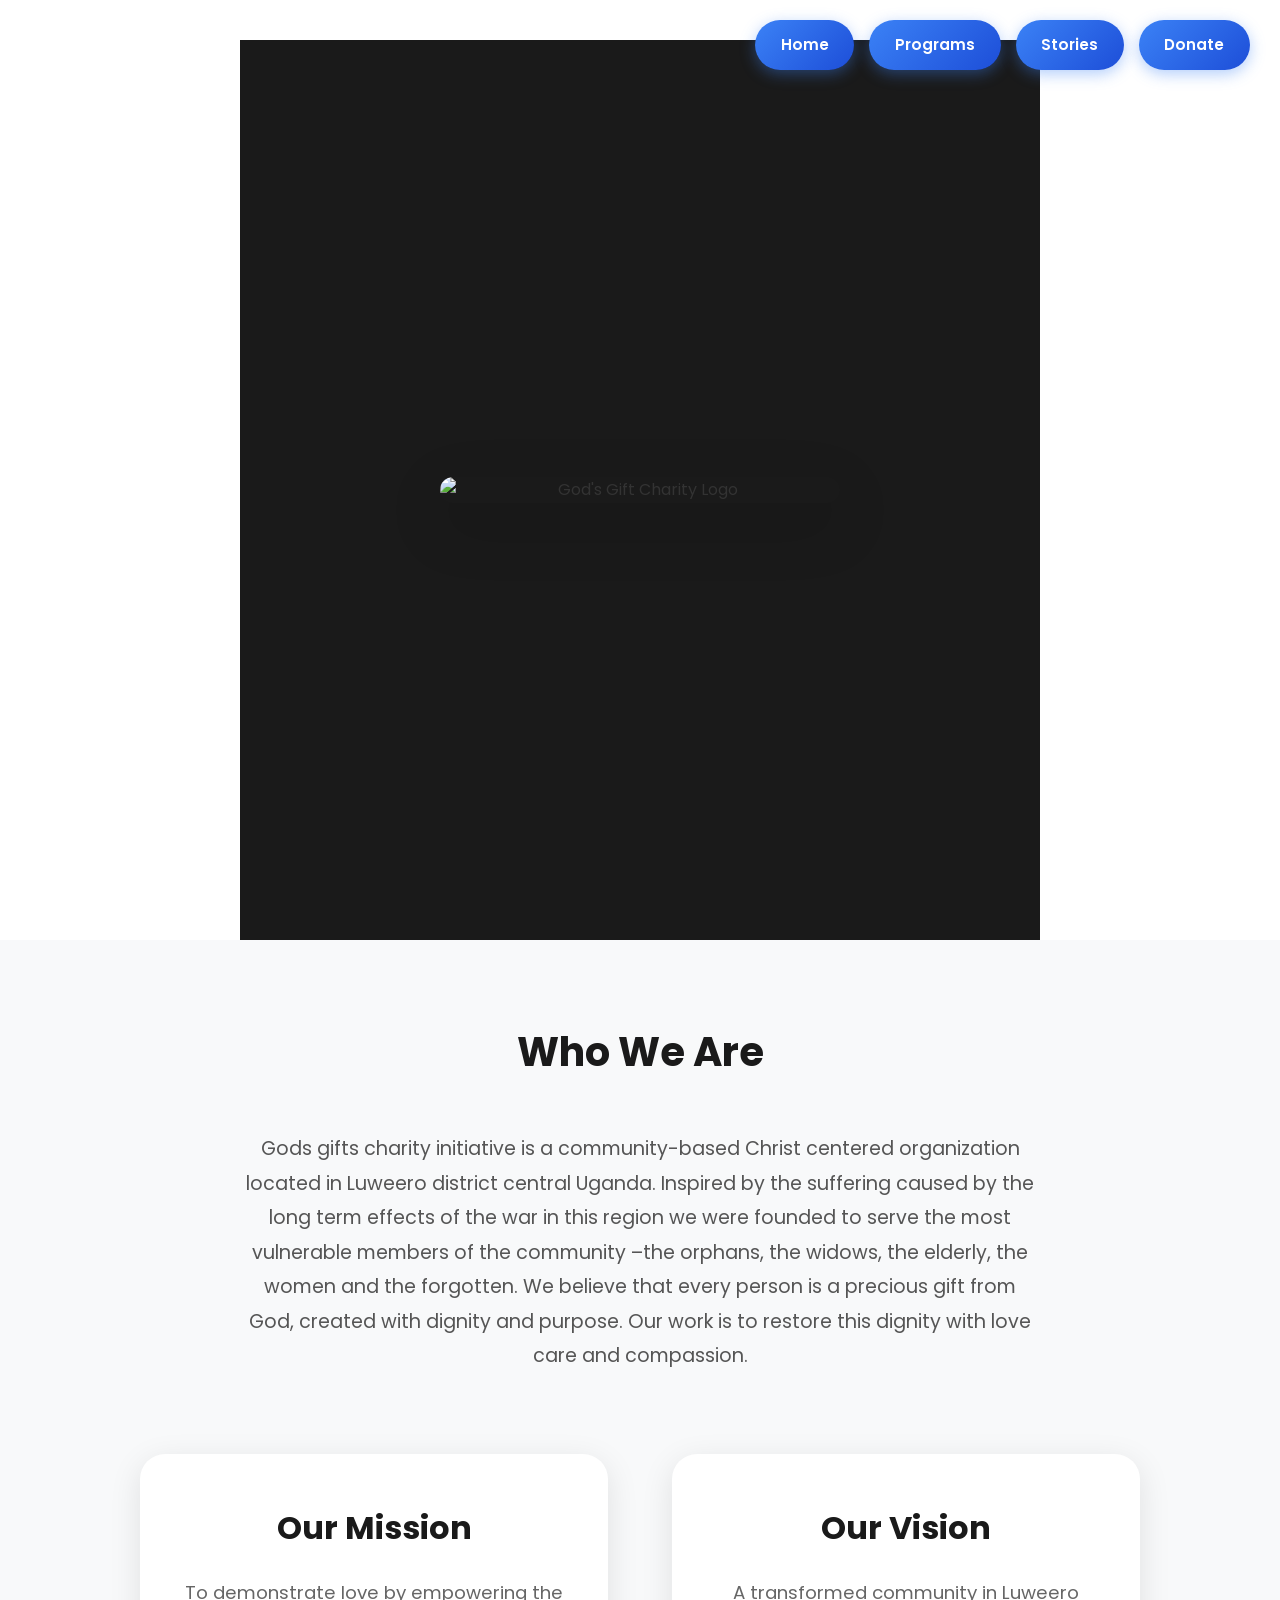
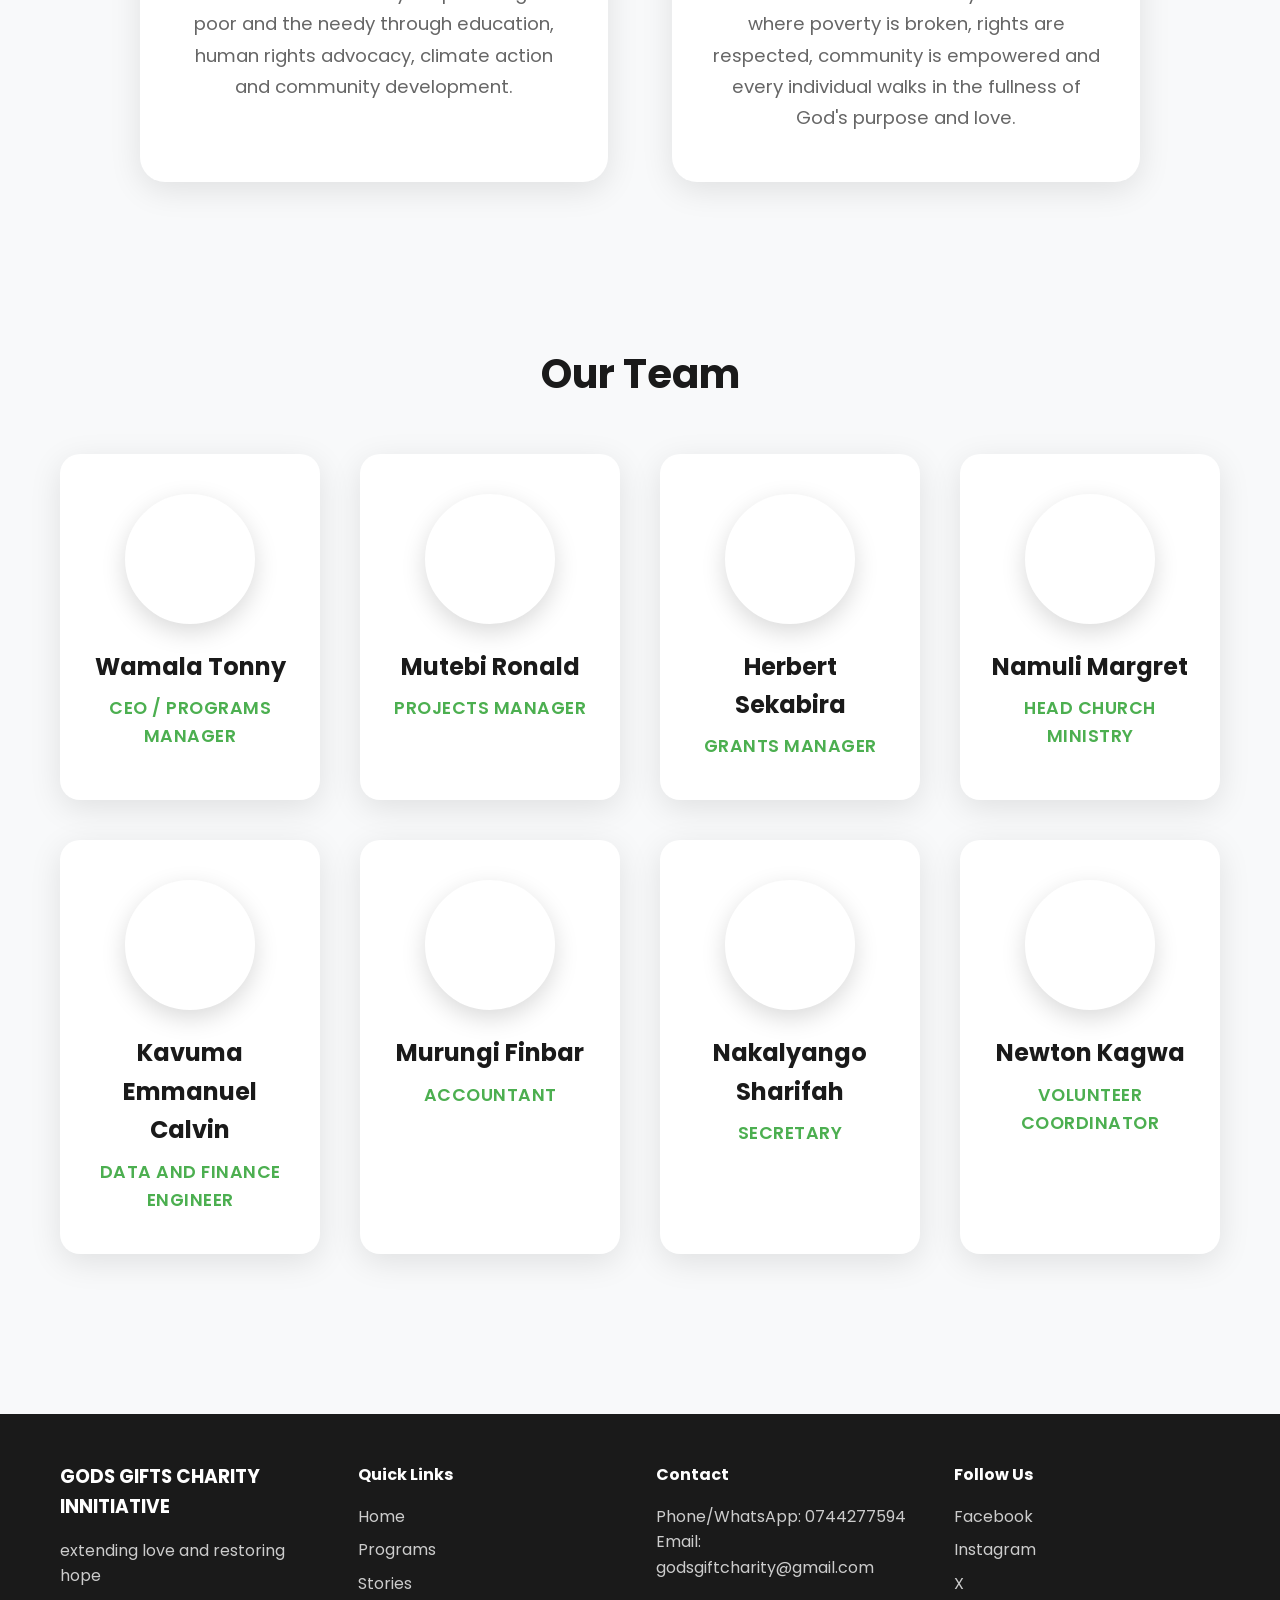
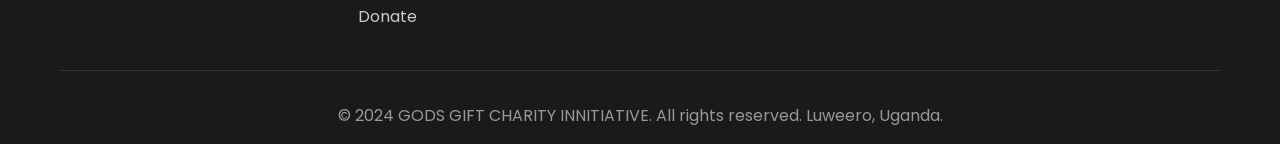
==== about.html @ 528b13ac "Add files via upload" ====
<!DOCTYPE html>
<html lang="en">
<head>
    <meta charset="UTF-8">
    <meta name="viewport" content="width=device-width, initial-scale=1.0">
    <title>About Us - GODS GIFT CHARITY INITIATIVE</title>
    <link rel="preconnect" href="https://fonts.googleapis.com">
    <link rel="preconnect" href="https://fonts.gstatic.com" crossorigin>
    <link href="https://fonts.googleapis.com/css2?family=Poppins:wght@300;400;600;700&family=Dancing+Script:wght@600;700&family='Times+New+Roman'" rel="stylesheet">
    <link rel="stylesheet" href="styles.css">
    <style>
        .hero-nav-top {
            padding: 20px 30px;
            display: flex;
            justify-content: flex-end;
            align-items: center;
            background: rgba(255,255,255,0.95);
            backdrop-filter: blur(10px);
            position: relative;
            z-index: 10;
        }
        .hero-logo-container {
            text-align: center;
            padding: 40px 20px;
            width: 100%;
            min-height: 100vh;
            display: flex;
            flex-direction: column;
            justify-content: center;
            align-items: center;
            background: #1a1a1a;
        }
        .hero-logo-large {
            max-width: 400px;
            height: auto;
            width: 100%;
            border-radius: 20px;
            box-shadow: 0 20px 60px rgba(0,0,0,0.2);
        }
        @media (max-width: 768px) {
            .hero-nav-top {
                flex-direction: column;
                gap: 10px;
                padding: 15px;
            }
            .hero-nav-top .hero-nav {
                order: 2;
            }
            .hero-logo-large {
                max-width: 300px;
            }
        }
    </style>
</head>
<body>
    <!-- Hero Section with logo and nav like index.html -->
    <div class="hero-nav-top">
        <nav class="hero-nav">
            <a href="index.html" class="nav-btn">Home</a>
            <a href="programs.html" class="nav-btn">Programs</a>
            <a href="stories.html" class="nav-btn">Stories</a>
            <a href="donate.html" class="nav-btn">Donate</a>
        </nav>
    </div>
    <div class="hero-logo-container">
        <img src="images/logo.jpeg" alt="God's Gift Charity Logo" class="hero-logo-large">
    </div>

    <!-- About Content -->
    <section class="about-hero">
        <div class="container">
            <!-- Who We Are section -->
            <section class="content-section">
                <h2 class="section-title">Who We Are</h2>
                <p>Gods gifts charity initiative is a community-based Christ centered organization located in Luweero district central Uganda. Inspired by the suffering caused by the long term effects of the war in this region we were founded to serve the most vulnerable members of the community –the orphans, the widows, the elderly, the women and the forgotten. We believe that every person is a precious gift from God, created with dignity and purpose. Our work is to restore this dignity with love care and compassion.</p>
            </section>

            <!-- Mission and Vision subsections -->
            <div class="mission-vision-grid">
                <div class="mission-vision-card">
                    <h3>Our Mission</h3>
                    <p>To demonstrate love by empowering the poor and the needy through education, human rights advocacy, climate action and community development.</p>
                </div>
                <div class="mission-vision-card">
                    <h3>Our Vision</h3>
                    <p>A transformed community in Luweero where poverty is broken, rights are respected, community is empowered and every individual walks in the fullness of God's purpose and love.</p>
                </div>
            </div>

            <!-- Team section -->
            <section class="team-section">
                <h2 class="section-title">Our Team</h2>
                <div class="team-grid">
                    <div class="team-card">
                        <img class="team-photo" src="images/WT.jpeg" alt="Wamala Tonny">
                        <div class="team-name">Wamala Tonny</div>
                        <div class="team-role">CEO / Programs Manager</div>
                    </div>
                    <div class="team-card">
                        <img class="team-photo" src="images/MR.jpeg" alt="Mutebi Ronald">
                        <div class="team-name">Mutebi Ronald</div>
                        <div class="team-role">Projects Manager</div>
                    </div>
                    <div class="team-card">
                        <img class="team-photo" src="images/HS.jpeg" alt="Herbert Sekabira">
                        <div class="team-name">Herbert Sekabira</div>
                        <div class="team-role">Grants Manager</div>
                    </div>
                    <div class="team-card">
                        <img class="team-photo" src="images/NM.jpeg" alt="Namuli Margret">
                        <div class="team-name">Namuli Margret</div>
                        <div class="team-role">Head Church Ministry</div>
                    </div>
                    <div class="team-card">
                        <img class="team-photo" src="images/KC.JPG" alt="Kavuma Emmanuel Calvin">
                        <div class="team-name">Kavuma Emmanuel Calvin</div>
                        <div class="team-role">DATA AND FINANCE ENGINEER</div>
                    </div>
                    <div class="team-card">
                        <img class="team-photo" src="images/MF.jpeg" alt="Murungi Finbar">
                        <div class="team-name">Murungi Finbar</div>
                        <div class="team-role">ACCOUNTANT</div>
                    </div>
                    <div class="team-card">
                        <img class="team-photo" src="images/NS.jpeg" alt="Nakalyango Sharifah">
                        <div class="team-name">Nakalyango Sharifah</div>
                        <div class="team-role">Secretary</div>
                    </div>
                    <div class="team-card">
                        <img class="team-photo" src="images/NK.jpeg" alt="Newton Kagwa">
                        <div class="team-name">Newton Kagwa</div>
                        <div class="team-role">Volunteer Coordinator</div>
                    </div>
                </div>
            </section>
        </div>
    </section>

    <!-- Footer unchanged -->
    <footer class="footer">
        <div class="container">
            <div class="footer-content">
                <div class="footer-section">
                    <h3>GODS GIFTS CHARITY INNITIATIVE</h3>
                    <p>extending love and restoring hope</p>
                </div>
                <div class="footer-section">
                    <h4>Quick Links</h4>
                    <ul>
                        <li><a href="index.html">Home</a></li>
                        <li><a href="programs.html">Programs</a></li>
                        <li><a href="stories.html">Stories</a></li>
                        <li><a href="donate.html">Donate</a></li>
                    </ul>
                </div>
                <div class="footer-section">
                    <h4>Contact</h4>
                    <p>Phone/WhatsApp: 0744277594</p>
                    <p>Email: godsgiftcharity@gmail.com</p>
                </div>
                <div class="footer-section">
                    <h4>Follow Us</h4>
                    <div class="social-links">
                        <a href="#">Facebook</a>
                        <a href="#">Instagram</a>
                        <a href="#">X</a>
                    </div>
                </div>
            </div>
            <div class="footer-bottom">
                <p>&copy; 2024 GODS GIFT CHARITY INNITIATIVE. All rights reserved. Luweero, Uganda.</p>
            </div>
        </div>
    </footer>

    <script src="script.js"></script>
</body>
</html>
---- styles.css ----
/* Logo fade-out animation for index.html */
.hero-logo-large {
    max-width: 400px;
    height: auto;
    width: 100%;
    border-radius: 20px;
    box-shadow: 0 20px 60px rgba(0,0,0,0.2);
    transition: opacity 1s ease-in-out !important;
}

.hero-logo-container {
    text-align: center;
    padding: 40px 20px;
    max-width: 800px;
    margin: 0 auto;
}

.hero-nav-top {
    padding: 20px 30px;
    display: flex;
    justify-content: flex-end;
    align-items: center;
    background: rgba(255,255,255,0.95);
    backdrop-filter: blur(10px);
    position: relative;
    z-index: 10;
}

@media (max-width: 768px) {
    .hero-nav-top {
        flex-direction: column;
        gap: 10px;
        padding: 15px;
    }
    .hero-nav-top .hero-nav {
        order: 2;
    }
    .hero-logo-large {
        max-width: 300px;
    }
}

.logo-fade-out {
    opacity: 0 !important;
}

/* Rest of existing styles unchanged - appending for completeness */
* {
    margin: 0;
    padding: 0;
    box-sizing: border-box;
}

body {
    font-family: 'Poppins', sans-serif;
    line-height: 1.6;
    color: #333;
    background-color: #fff;
    overflow-x: hidden;
}

.container {
    max-width: 1200px;
    margin: 0 auto;
    padding: 0 20px;
}

.section-title {
    font-size: 2.5rem;
    font-weight: 700;
    text-align: center;
    margin-bottom: 3rem;
    color: #1a1a1a;
}

/* CSS Variables for Colors */
:root {
    --primary-green: #4CAF50;
    --secondary-blue: #2196F3;
    --accent-green: #81C784;
    --accent-blue: #64B5F6;
    --shadow-soft: 0 8px 32px rgba(0,0,0,0.1);
    --shadow-hover: 0 12px 40px rgba(0,0,0,0.15);
}

/* Hero Section */
.hero {
    position: relative;
    height: 100vh;
    background-size: cover;
    background-position: center;
    background-repeat: no-repeat;
    display: flex;
    flex-direction: column;
    color: white;
    overflow: hidden;
    transition: background-image 1s ease-in-out;
}

.hero::before {
    content: '';
    position: absolute;
    top: 0;
    left: 0;
    right: 0;
    bottom: 0;
    background: rgba(0, 0, 0, 0.4);
    z-index: 1;
}

.hero-nav {
    position: absolute;
    top: 20px;
    right: 30px;
    z-index: 10;
    display: flex;
    gap: 15px;
}

.nav-btn {
    padding: 0.8rem 1.6rem;
    background: linear-gradient(135deg, #3b82f6, #1d4ed8);
    color: white;
    text-decoration: none;
    border-radius: 50px;
    font-weight: 600;
    font-size: 0.95rem;
    transition: all 0.3s ease;
    text-align: center;
    box-shadow: 0 4px 15px rgba(59,130,246,0.4);
    border: none;
}

.nav-btn:hover {
    background: #45a049;
    transform: translateY(-3px);
    box-shadow: var(--shadow-hover);
}

@media (max-width: 768px) {
    .hero-nav {
        right: 20px;
        top: 15px;
    }
    
    .nav-btn {
        padding: 6px 12px;
        font-size: 0.8rem;
    }
}

.hero-content {
    max-width: 700px;
    padding: 0 20px;
    z-index: 2;
    margin: 0 auto;
    text-align: center;
}

.hero-header {
    position: absolute;
    top: 3%;
    left: 1%;
    z-index: 3;
    display: flex;
    flex-direction: column;
    gap: 10px;
    align-items: flex-start;
}

.hero-title {
    font-size: clamp(1.4rem, 2.5vw, 1.8rem);
    font-weight: 700;
    font-family: 'Arial Black', Arial, sans-serif;
    margin: 0;
    line-height: 1.1;
    text-align: left;
    color: white;
    text-shadow: 2px 2px 4px rgba(0,0,0,0.6);
    letter-spacing: 0.5px;
}

.hero-logo {
    height: 100px;
    width: auto;
    max-width: 300px;
    border-radius: 8px;
    box-shadow: 0 4px 12px rgba(0,0,0,0.3);
}

@media (max-width: 768px) {
    .hero-logo {
        height: 80px;
        max-width: 250px;
    }
}

@media (max-width: 768px) {
    .hero-header {
        left: 5%;
        top: 2%;
    }
    
    .hero-logo {
        height: 50px;
    }
}

.hero-subtitle {
    font-size: clamp(1.5rem, 3vw, 2rem);
    font-weight: 600;
    font-family: 'Dancing Script', cursive;
    position: absolute;
    top: 50%;
    left: 50%;
    transform: translate(-50%, -50%);
    margin: 0;
    opacity: 1;
    letter-spacing: 1px;
    text-align: center;
    max-width: 80%;
    color: white;
    text-shadow: 1px 1px 2px rgba(0,0,0,0.5);
}

.hero-description {
    font-size: 1.1rem;
    margin-bottom: 2rem;
    opacity: 0.9;
    text-align: center;
    max-width: 500px;
}

.hero-buttons {
    position: absolute;
    top: 70%;
    left: 50%;
    transform: translate(-50%, -50%);
    display: flex;
    gap: 1rem;
    flex-wrap: wrap;
}

.btn {
    display: inline-block;
    padding: 1rem 2rem;
    text-decoration: none;
    border-radius: 50px;
    font-weight: 600;
    font-size: 1.1rem;
    transition: all 0.3s ease;
    text-align: center;
}

.btn-primary {
    background: linear-gradient(135deg, #3b82f6, #1d4ed8);
    color: white;
    box-shadow: 0 4px 15px rgba(59,130,246,0.4);
    border: none;
}

.btn-primary:hover {
    background: #45a049;
    transform: translateY(-3px);
    box-shadow: var(--shadow-hover);
}

.btn-secondary {
    background: transparent;
    color: white;
    border: 2px solid white;
}

.btn-secondary:hover {
    background: white;
    color: var(--primary-green);
}

.hero-image {
    position: absolute;
    right: 0;
    top: 0;
    height: 100%;
    width: 50%;
    background: rgba(255,255,255,0.1);
    display: flex;
    align-items: center;
    justify-content: center;
}

.hero-placeholder {
    font-size: 1.2rem;
    color: rgba(255,255,255,0.8);
    text-align: center;
    padding: 2rem;
    border-radius: 12px;
}

.program-link {
    text-decoration: none;
    color: inherit;
    display: block;
}

/* Programs Section */
.programs {
    padding: 5rem 0;
    background: #f8f9fa;
}

.programs-grid {
    display: grid;
    grid-template-columns: repeat(auto-fit, minmax(280px, 1fr));
    gap: 2rem;
}

.program-card {
    background: white;
    padding: 2.5rem 2rem;
    border-radius: 20px;
    text-align: center;
    box-shadow: var(--shadow-soft);
    transition: all 0.3s ease;
    opacity: 0;
    transform: translateY(30px);
}

.program-card:hover {
    transform: translateY(-10px);
    box-shadow: var(--shadow-hover);
}

.program-icon {
    font-size: 3rem;
    margin-bottom: 1rem;
}

.program-card h3 {
    font-size: 1.5rem;
    margin-bottom: 1rem;
    color: #1a1a1a;
}

/* Impact Section */
.impact {
    padding: 5rem 0;
}

.impact-stats {
    display: grid;
    grid-template-columns: repeat(auto-fit, minmax(200px, 1fr));
    gap: 2rem;
    text-align: center;
}

.stat {
    opacity: 0;
}

.stat-number {
    font-size: clamp(2.5rem, 8vw, 4rem);
    font-weight: 700;
    color: var(--primary-green);
    margin-bottom: 0.5rem;
}

.stat-label {
    font-size: 1.2rem;
    color: #666;
}

/* Stories Section */
.stories {
    padding: 5rem 0;
    background: #f8f9fa;
}

.stories-grid {
    display: grid;
    grid-template-columns: repeat(auto-fit, minmax(300px, 1fr));
    gap: 2rem;
}

.story-card {
    background: white;
    border-radius: 20px;
    overflow: hidden;
    box-shadow: var(--shadow-soft);
    transition: all 0.3s ease;
    opacity: 0;
    transform: translateY(30px);
}

.story-card:hover {
    transform: translateY(-5px);
    box-shadow: var(--shadow-hover);
}

.story-image-placeholder {
    height: 200px;
    background: linear-gradient(45deg, var(--accent-green), var(--accent-blue));
    display: flex;
    align-items: center;
    justify-content: center;
    color: white;
    font-weight: 600;
}

.story-card h3 {
    padding: 1.5rem;
    font-size: 1.3rem;
    margin-bottom: 0.5rem;
}

.story-card p {
    padding: 0 1.5rem 1.5rem;
    color: #666;
}

.read-more {
    display: block;
    padding: 1rem 1.5rem;
    background: var(--primary-green);
    color: white;
    text-decoration: none;
    text-align: center;
    transition: background 0.3s;
}

.read-more:hover {
    background: #45a049;
}

/* Partners Section */
.partners {
    padding: 3rem 0;
}

.partners-grid {
    display: grid;
    grid-template-columns: repeat(auto-fit, minmax(150px, 1fr));
    gap: 2rem;
    text-align: center;
}

.partner-logo {
    height: 80px;
    background: #f0f0f0;
    display: flex;
    align-items: center;
    justify-content: center;
    border-radius: 10px;
    font-weight: 600;
    color: #666;
    transition: background 0.3s;
}

.partner-logo:hover {
    background: var(--primary-green);
    color: white;
}

/* CTA Section */
.cta {
    padding: 5rem 0;
    background: linear-gradient(135deg, var(--primary-green), var(--secondary-blue));
    color: white;
    text-align: center;
}

.cta h2 {
    font-size: clamp(2rem, 5vw, 3rem);
    margin-bottom: 1rem;
}

.cta p {
    font-size: 1.25rem;
    margin-bottom: 2rem;
    opacity: 0.95;
}

.btn-large {
    padding: 1.2rem 3rem;
    font-size: 1.3rem;
}

/* Donation Page Enhanced Styles */
.donation-hero {
    background: linear-gradient(135deg, var(--primary-green), var(--secondary-blue));
    color: white;
    padding: 8rem 0 6rem;
    text-align: center;
    position: relative;
    overflow: hidden;
}

.donation-hero::before {
    content: '';
    position: absolute;
    top: 0;
    left: 0;
    right: 0;
    bottom: 0;
    background: url('data:image/svg+xml,<svg xmlns="http://www.w3.org/2000/svg" viewBox="0 0 100 100"><defs><pattern id="grain" width="100" height="100" patternUnits="userSpaceOnUse"><circle cx="25" cy="25" r="1" fill="white" opacity="0.1"/><circle cx="75" cy="75" r="1" fill="white" opacity="0.1"/><circle cx="50" cy="10" r="0.5" fill="white" opacity="0.05"/></pattern></defs><rect width="100" height="100" fill="url(%23grain)"/></svg>');
    pointer-events: none;
}

.donation-hero-title {
    font-size: clamp(3rem, 8vw, 4.5rem);
    font-weight: 800;
    font-family: 'Poppins', sans-serif;
    margin-bottom: 1.5rem;
    letter-spacing: -0.02em;
    text-shadow: 0 4px 20px rgba(0,0,0,0.3);
    position: relative;
    z-index: 2;
}

.donation-hero-subtitle {
    font-size: clamp(1.3rem, 3vw, 1.8rem);
    font-weight: 400;
    max-width: 700px;
    margin: 0 auto 3rem;
    opacity: 0.95;
    line-height: 1.6;
    position: relative;
    z-index: 2;
}

.donation-hero-subtitle.handwritten {
    font-family: 'Dancing Script', cursive !important;
    font-weight: 600;
    font-size: clamp(1.2rem, 3vw, 1.6rem) !important;
    letter-spacing: 1px;
}

.donate-hero-btn {
    position: relative;
    z-index: 2;
    box-shadow: 0 20px 60px rgba(59,130,246,0.4);
    transition: all 0.4s cubic-bezier(0.25, 0.46, 0.45, 0.94);
}

.donate-hero-btn:hover {
    transform: translateY(-5px) scale(1.05);
    box-shadow: 0 30px 80px rgba(59,130,246,0.6);
}

.support-ways {
    padding: 6rem 0;
    background: linear-gradient(135deg, #f8f9fa 0%, white 100%);
}

.support-grid {
    display: grid;
    grid-template-columns: repeat(auto-fit, minmax(320px, 1fr));
    gap: 3rem;
    margin-top: 4rem;
}

.support-card {
    background: white;
    padding: 3rem 2.5rem;
    border-radius: 25px;
    text-align: center;
    box-shadow: var(--shadow-soft);
    transition: all 0.4s ease;
    position: relative;
    overflow: hidden;
}

.support-card::before {
    content: '';
    position: absolute;
    top: 0;
    left: 0;
    right: 0;
    height: 5px;
    background: linear-gradient(90deg, var(--primary-green), var(--secondary-blue));
}

.support-card:hover {
    transform: translateY(-15px);
    box-shadow: var(--shadow-hover);
}

.support-icon {
    font-size: 4rem;
    margin-bottom: 2rem;
    display: block;
}

.support-card h3 {
    font-size: 2rem;
    font-weight: 700;
    color: #1a1a1a;
    margin-bottom: 1.5rem;
}

.support-card p {
    font-size: 1.15rem;
    color: #666;
    line-height: 1.7;
    margin-bottom: 2rem;
}

.donation-form-section {
    padding: 6rem 0;
    background: #fff;
}

.form-hero {
    text-align: center;
    margin-bottom: 4rem;
}

.form-subtitle {
    font-size: 1.3rem;
    color: #666;
    max-width: 600px;
    margin: 1rem auto 0;
    font-weight: 400;
}

.donation-form-card {
    max-width: 700px;
    margin: 0 auto;
    background: white;
    padding: 4rem;
    border-radius: 30px;
    box-shadow: 0 30px 100px rgba(0,0,0,0.1);
    border: 1px solid rgba(76,175,80,0.1);
}

.bold-label {
    display: block;
    font-size: 1.3rem;
    font-weight: 700;
    color: #1a1a1a;
    margin-bottom: 1.5rem;
    text-transform: uppercase;
    letter-spacing: 0.5px;
}

.amount-buttons {
    display: flex;
    flex-wrap: wrap;
    gap: 1rem;
    margin-bottom: 2rem;
}

.amount-btn {
    flex: 1;
    min-width: 80px;
    padding: 1.2rem 1rem;
    border: 2px solid #e0e0e0;
    background: white;
    border-radius: 15px;
    font-size: 1.2rem;
    font-weight: 600;
    color: #333;
    cursor: pointer;
    transition: all 0.3s ease;
    position: relative;
    overflow: hidden;
}

.amount-btn:hover {
    border-color: var(--primary-green);
    transform: translateY(-2px);
    box-shadow: 0 10px 30px rgba(76,175,80,0.2);
}

.amount-btn.active {
    background: linear-gradient(135deg, var(--primary-green), var(--accent-green));
    color: white;
    border-color: var(--primary-green);
    box-shadow: 0 10px 30px rgba(76,175,80,0.4);
}

.custom-amount {
    margin-bottom: 2rem;
}

.custom-amount input {
    width: 100%;
    padding: 1.5rem;
    border: 2px solid #e0e0e0;
    border-radius: 15px;
    font-size: 1.4rem;
    font-weight: 600;
    text-align: center;
    transition: all 0.3s ease;
}

.custom-amount input:focus {
    outline: none;
    border-color: var(--primary-green);
    box-shadow: 0 0 0 4px rgba(76,175,80,0.1);
}

#frequency {
    width: 100%;
    padding: 1.5rem;
    border: 2px solid #e0e0e0;
    border-radius: 15px;
    font-size: 1.2rem;
    font-weight: 600;
    background: #f8f9fa;
    transition: all 0.3s ease;
    appearance: none;
    background-image: url("data:image/svg+xml,%3csvg xmlns='http://www.w3.org/2000/svg' fill='none' viewBox='0 0 20 20'%3e%3cpath stroke='%236b7280' stroke-linecap='round' stroke-linejoin='round' stroke-width='1.5' d='m6 8 4 4 4-4'/%3e%3c/svg%3e");
    background-position: right 1rem center;
    background-repeat: no-repeat;
    background-size: 1.5em;
    padding-right: 3.5rem;
}

#frequency:focus {
    border-color: var(--primary-green);
    outline: none;
    box-shadow: 0 0 0 4px rgba(76,175,80,0.1);
}

.fees-toggle {
    margin: 2rem 0 3rem;
    padding: 1.5rem;
    background: #f8f9fa;
    border-radius: 15px;
    border-left: 5px solid var(--primary-green);
}

.toggle-label {
    display: flex;
    align-items: center;
    gap: 1rem;
    font-size: 1.1rem;
    font-weight: 500;
    cursor: pointer;
}

.toggle-label input[type="checkbox"] {
    width: 20px;
    height: 20px;
    accent-color: var(--primary-green);
}

.donate-buttons {
    text-align: center;
}

.donate-btn {
    position: relative;
    overflow: hidden;
    box-shadow: 0 20px 60px rgba(59,130,246,0.4);
}

.donate-btn::after {
    content: '';
    position: absolute;
    top: 50%;
    left: 50%;
    width: 0;
    height: 0;
    background: rgba(255,255,255,0.3);
    border-radius: 50%;
    transform: translate(-50%, -50%);
    transition: width 0.6s, height 0.6s;
}

.donate-btn:hover::after {
    width: 300px;
    height: 300px;
}

.donate-btn span {
    position: relative;
    z-index: 2;
}

.donate-btn small {
    display: block;
    opacity: 0.8;
    font-size: 0.85rem;
    font-weight: 400;
    margin-top: 0.25rem;
}

.security-note {
    text-align: center;
    margin-top: 2rem;
    font-size: 0.95rem;
    color: #666;
    font-style: italic;
}

.donation-impact {
    padding: 5rem 0;
    background: linear-gradient(135deg, #f8f9fa, #e8f5e8);
}

/* Programs Page Styles */
.programs-hero {
    background: linear-gradient(135deg, var(--primary-green), var(--secondary-blue));
    color: white;
    padding: 8rem 0 6rem;
    text-align: center;
}

.programs-page .programs-title {
    font-size: 2rem !important;
    text-align: left !important;
    font-weight: 700;
    margin-bottom: 1rem;
    text-shadow: 0 4px 20px rgba(0,0,0,0.3);
    max-width: 600px;
}

.programs-page .hero-subtitle {
    display: none;
}

.stories-hero {
    background: linear-gradient(135deg, var(--primary-green), var(--secondary-blue));
    color: white;
    padding: 8rem 0 6rem;
    text-align: center;
}

.stories-title {
    font-size: 2.5rem !important;
    text-align: center !important;
    font-weight: 700;
    margin-bottom: 1rem;
    text-shadow: 0 4px 20px rgba(0,0,0,0.3);
    max-width: 800px;
    margin-left: auto;
    margin-right: auto;
}

.stories-section {
    padding: 6rem 0;
    background: linear-gradient(135deg, #f8f9fa 0%, white 100%);
}

.stories-grid {
    display: grid;
    grid-template-columns: repeat(auto-fit, minmax(400px, 1fr));
    gap: 3rem;
    max-width: 1200px;
    margin: 0 auto;
}

.story-card {
    background: white;
    border-radius: 25px;
    overflow: hidden;
    box-shadow: var(--shadow-soft);
    transition: all 0.4s ease;
    opacity: 0;
    transform: translateY(30px);
}

.story-card:hover {
    transform: translateY(-12px);
    box-shadow: var(--shadow-hover);
}

.story-image-placeholder {
    height: 300px;
    background: linear-gradient(135deg, #f0f7f0, #e8f5e8);
    display: flex;
    flex-direction: column;
    align-items: center;
    justify-content: center;
    font-size: 1.5rem;
    font-weight: 600;
    color: var(--primary-green);
    position: relative;
    cursor: pointer;
    transition: all 0.3s ease;
}

.story-image-placeholder:hover {
    background: linear-gradient(135deg, var(--primary-green), var(--accent-green));
    color: white;
}

.story-card-content {
    padding: 2.5rem;
    text-align: left;
}

.story-card h2 {
    font-size: 2rem;
    font-weight: 700;
    color: #1a1a1a;
    margin-bottom: 1.5rem;
}

.story-card p {
    font-size: 1rem;
    color: #666;
    line-height: 1.7;
    margin-bottom: 2rem;
}

@media (max-width: 768px) {
    .stories-grid {
        grid-template-columns: 1fr;
        gap: 2rem;
    }
    
    .stories-title {
        font-size: 2rem !important;
    }
}

.programs-grid-stacked {
    grid-template-columns: 1fr !important;
    gap: 2.5rem;
    max-width: 900px;
    margin: 0 auto;
    width: 100%;
}

.programs-page .program-image-placeholder {
    width: 90% !important;
    max-width: 650px;
    height: 300px;
    margin: 0 auto 1.5rem;
    border-radius: 15px;
}

.programs-section {
    padding: 6rem 0;
    background: linear-gradient(135deg, #f8f9fa 0%, white 100%);
}

.programs-grid {
    display: grid;
    grid-template-columns: repeat(auto-fit, minmax(350px, 1fr));
    gap: 3rem;
}

.program-card {
    background: white;
    border-radius: 25px;
    overflow: hidden;
    box-shadow: var(--shadow-soft);
    transition: all 0.4s ease;
    opacity: 0;
    transform: translateY(30px);
}

.program-card:hover {
    transform: translateY(-12px);
    box-shadow: var(--shadow-hover);
}

.program-image-placeholder {
    height: 250px;
    background: linear-gradient(135deg, #f0f7f0, #e8f5e8);
    display: flex;
    align-items: center;
    justify-content: center;
    font-size: 1.2rem;
    color: var(--primary-green);
    font-weight: 600;
    position: relative;
}

.program-image-placeholder::after {
    content: attr(data-image);
    position: absolute;
    bottom: 1rem;
    right: 1rem;
    font-size: 0.8rem;
    opacity: 0.7;
}

.program-card > div:nth-child(1) {
    padding: 2rem;
    text-align: center;
}

.program-card h3 {
    font-size: 2rem;
    font-weight: 700;
    color: #1a1a1a;
    margin-bottom: 1.5rem;
}

.program-card p {
    font-size: 1.15rem;
    color: #666;
    line-height: 1.7;
    margin-bottom: 2rem;
}

.programs-grid .btn {
    margin: 0 auto;
    display: block;
}

@media (max-width: 768px) {
    .programs-grid {
        grid-template-columns: 1fr;
        gap: 2rem;
    }
}

.donation-form-card {
    max-width: 800px;
    margin: 0 auto;
    background: white;
    padding: 4rem 3rem;
    border-radius: 30px;
    box-shadow: 0 30px 100px rgba(0,0,0,0.08);
    border: 1px solid rgba(76,175,80,0.12);
}

@media (max-width: 768px) {
    .support-grid {
        grid-template-columns: 1fr;
        gap: 2rem;
    }
    
    .donation-form-card {
        padding: 3rem 2rem;
        margin: 0 1rem;
    }
    
    .amount-buttons {
        flex-direction: column;
    }
    
    .donate-hero {
        padding: 6rem 0 4rem;
    }
}

/* About Page Styles */
.about-hero {
    padding: 5rem 0;
    background: #f8f9fa;
}

.content-section {
    max-width: 900px;
    margin: 0 auto 5rem;
    text-align: center;
}

.content-section p {
    font-size: 1.2rem;
    line-height: 1.8;
    font-weight: 400;
    color: #555;
    max-width: 800px;
    margin: 0 auto;
}

.mission-vision-grid {
    display: grid;
    grid-template-columns: 1fr 1fr;
    gap: 4rem;
    margin-bottom: 5rem;
    max-width: 1000px;
    margin-left: auto;
    margin-right: auto;
}

.mission-vision-card {
    background: white;
    padding: 3rem 2.5rem;
    border-radius: 25px;
    box-shadow: var(--shadow-soft);
    text-align: center;
    transition: all 0.3s ease;
}

.mission-vision-card:hover {
    transform: translateY(-10px);
    box-shadow: var(--shadow-hover);
}

.mission-vision-card h3 {
    font-size: 2rem;
    font-weight: 700;
    color: #1a1a1a;
    margin-bottom: 1.5rem;
    font-family: 'Poppins', sans-serif;
}

.mission-vision-card p {
    font-size: 1.15rem;
    line-height: 1.7;
    color: #666;
}

.team-section {
    padding: 5rem 0;
}

.team-grid {
    display: grid;
    grid-template-columns: repeat(auto-fit, minmax(250px, 1fr));
    gap: 2.5rem;
    max-width: 1200px;
    margin: 0 auto;
}

.team-card {
    background: white;
    padding: 2.5rem 2rem;
    border-radius: 20px;
    text-align: center;
    box-shadow: var(--shadow-soft);
    transition: all 0.3s ease;
}

.team-card:hover {
    transform: translateY(-8px);
    box-shadow: var(--shadow-hover);
}

.team-photo-placeholder,
.team-photo {
    width: 130px;
    height: 130px;
    border-radius: 50%;
    background: linear-gradient(135deg, var(--accent-green), var(--accent-blue));
    margin: 0 auto 1.5rem;
    display: flex;
    align-items: center;
    justify-content: center;
    font-size: 2rem;
    font-weight: 700;
    color: white;
    font-family: 'Poppins', sans-serif;
    transition: all 0.3s ease;
    border: 4px solid white;
    box-shadow: 0 8px 25px rgba(0,0,0,0.15);
}

.team-photo {
    object-fit: cover;
    background: white;
}

.team-name {
    font-size: 1.5rem;
    font-weight: 700;
    color: #1a1a1a;
    margin-bottom: 0.5rem;
}

.team-role {
    font-size: 1.1rem;
    color: var(--primary-green);
    font-weight: 600;
    text-transform: uppercase;
    letter-spacing: 0.5px;
}

@media (max-width: 768px) {
    .mission-vision-grid {
        grid-template-columns: 1fr;
        gap: 2rem;
    }
    
    .content-section p {
        font-size: 1.1rem;
    }
}

/* Footer */
.footer {
    background: #1a1a1a;
    color: #ccc;
    padding: 3rem 0 1rem;
}

.footer-content {
    display: grid;
    grid-template-columns: repeat(auto-fit, minmax(250px, 1fr));
    gap: 2rem;
    margin-bottom: 2rem;
}

.footer-section h3,
.footer-section h4 {
    color: white;
    margin-bottom: 1rem;
}

.footer-section ul {
    list-style: none;
}

.footer-section ul li {
    margin-bottom: 0.5rem;
}

.footer-section a {
    color: #ccc;
    text-decoration: none;
    transition: color 0.3s;
}

.footer-section a:hover {
    color: var(--primary-green);
}

.social-links {
    display: flex;
    flex-direction: column;
    gap: 0.5rem;
}

.footer-bottom {
    text-align: center;
    padding-top: 2rem;
    border-top: 1px solid #333;
    color: #999;
}

/* Scroll Offsets for Anchor Links */
section[id] {
  scroll-margin-top: 120px;
}

/* Responsive Design */
@media (max-width: 768px) {
    .hero {
        flex-direction: column;
        text-align: center;
        height: 90vh;
    }

    .hero-image {
        position: relative;
        width: 100%;
        height: 40%;
        order: -1;
    }

    .hero-buttons {
        justify-content: center;
    }

    .section-title {
        font-size: 2rem;
    }

    .btn {
        padding: 0.9rem 1.5rem;
        font-size: 1rem;
    }
}

@media (max-width: 480px) {
    .container {
        padding: 0 15px;
    }

    .hero-title {
        font-size: 2rem;
    }

    .programs-grid,
    .stories-grid {
        grid-template-columns: 1fr;
    }
}

/* Fade-in Animation */
.fade-in {
    opacity: 1 !important;
    transform: translateY(0) !important;
    transition: all 0.6s ease;
}

/* Donation Page Styles - Corrupted section removed */

/* Smooth Scrolling */
html {
    scroll-behavior: smooth;
}
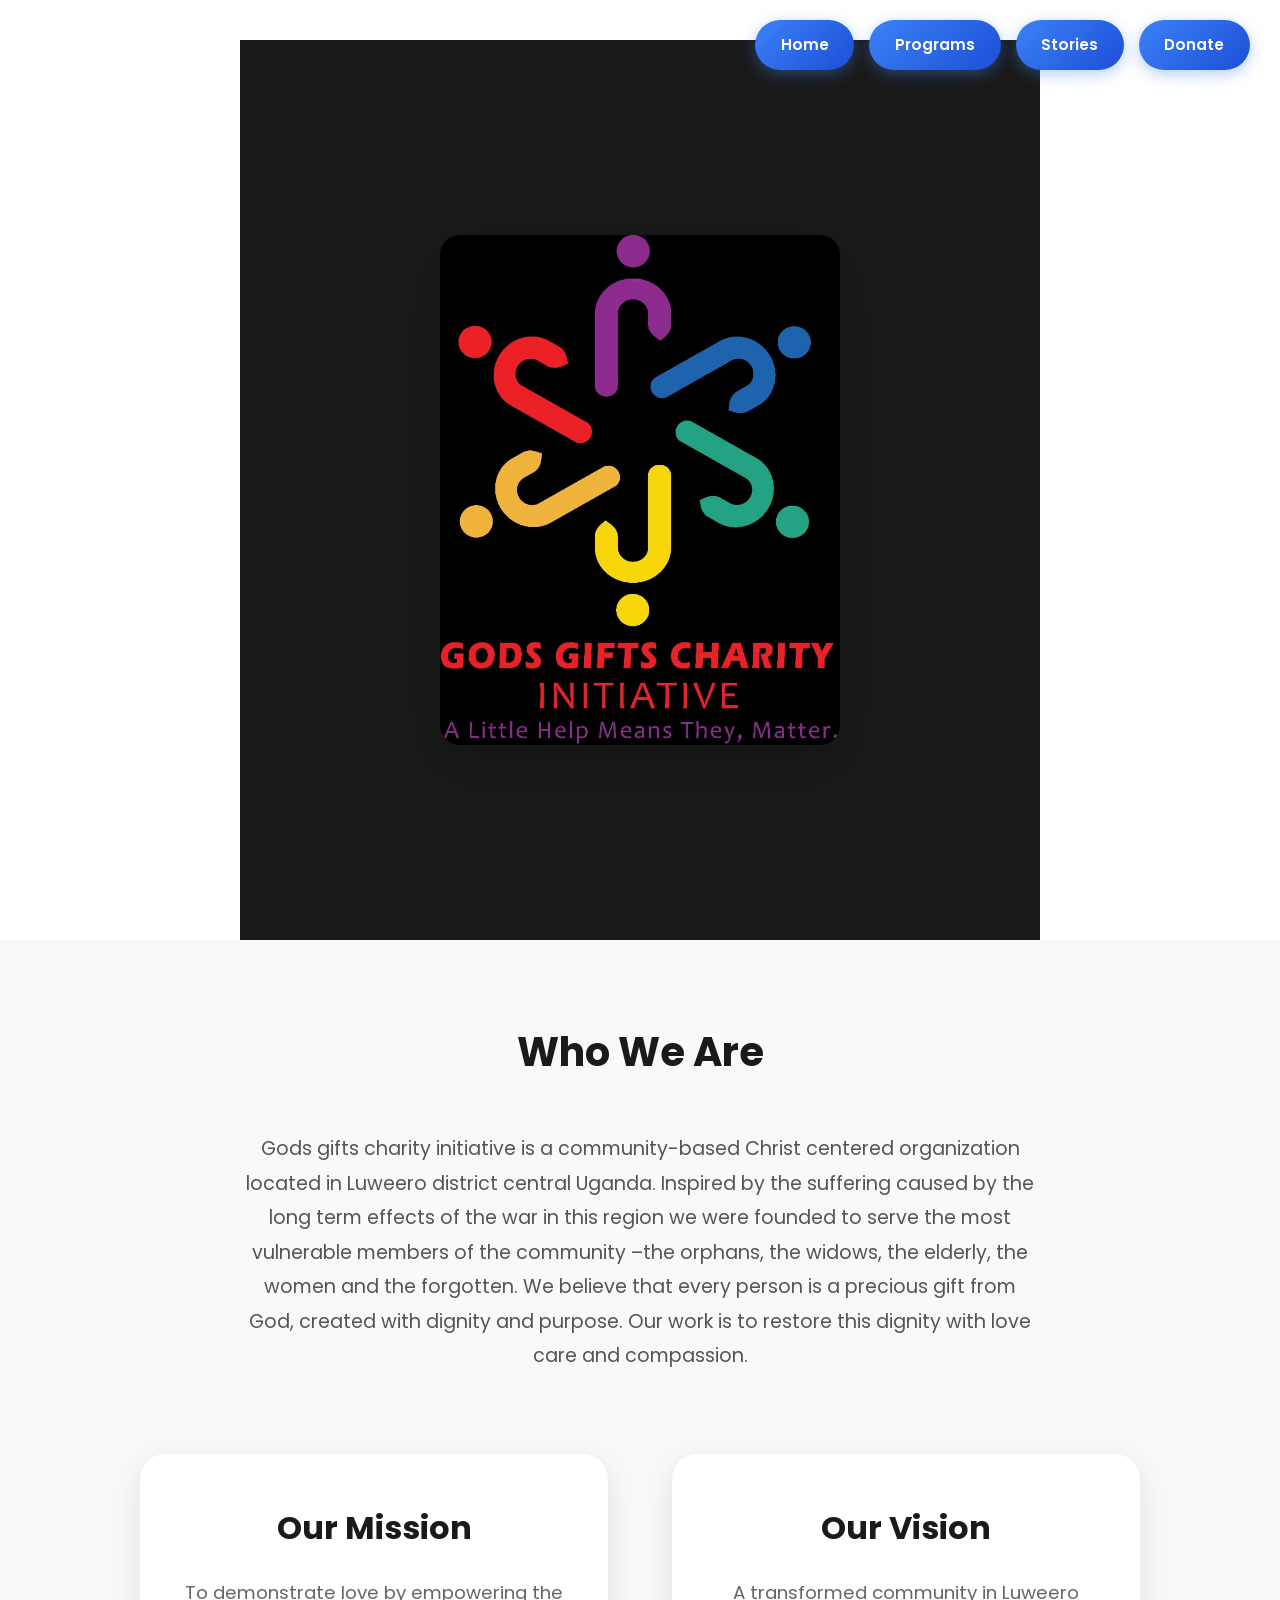
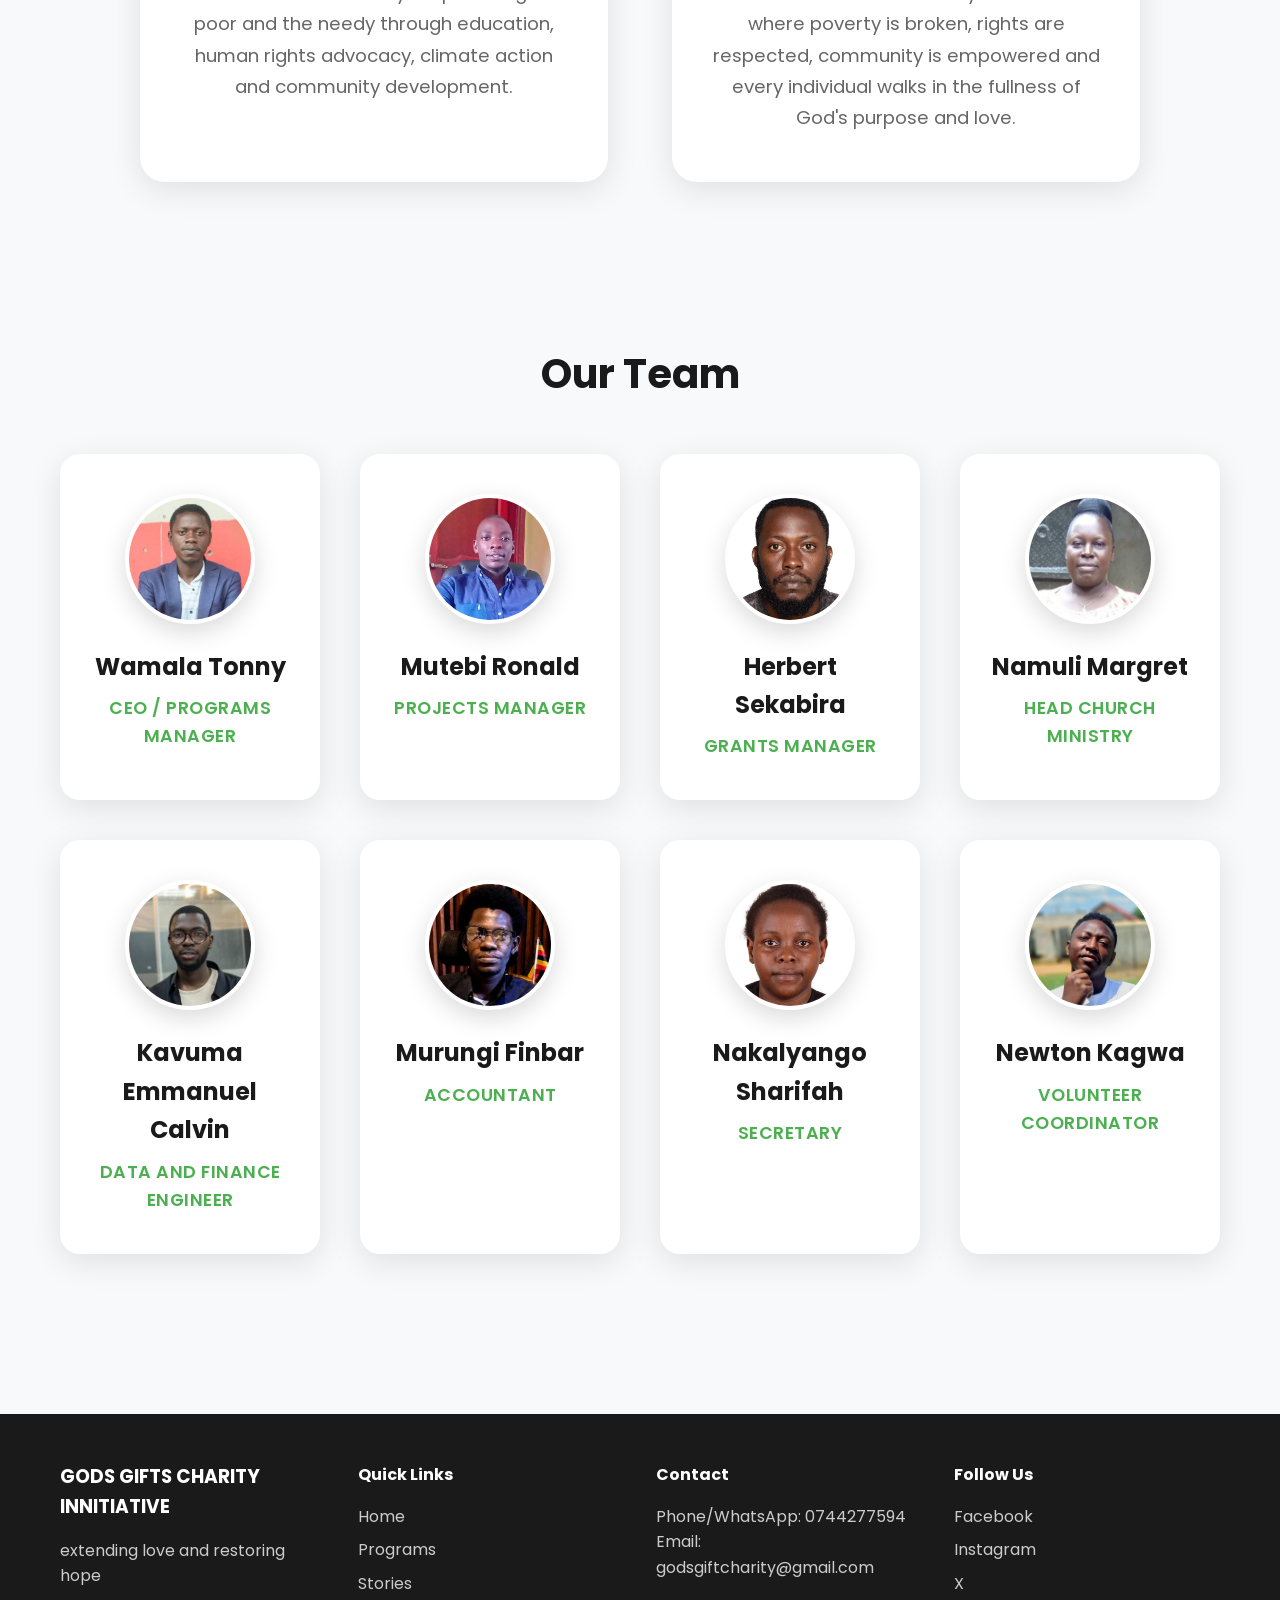
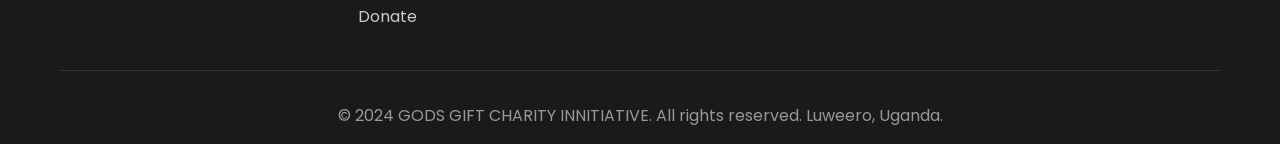
==== commit 00077696: "Update about.html" ====
--- a/about.html
+++ b/about.html
@@ -63,7 +63,7 @@
         </nav>
     </div>
     <div class="hero-logo-container">
-        <img src="images/logo.jpeg" alt="God's Gift Charity Logo" class="hero-logo-large">
+        <img src="logo.jpeg" alt="God's Gift Charity Logo" class="hero-logo-large">
     </div>
 
     <!-- About Content -->
@@ -92,42 +92,42 @@
                 <h2 class="section-title">Our Team</h2>
                 <div class="team-grid">
                     <div class="team-card">
-                        <img class="team-photo" src="images/WT.jpeg" alt="Wamala Tonny">
+                        <img class="team-photo" src="WT.jpeg" alt="Wamala Tonny">
                         <div class="team-name">Wamala Tonny</div>
                         <div class="team-role">CEO / Programs Manager</div>
                     </div>
                     <div class="team-card">
-                        <img class="team-photo" src="images/MR.jpeg" alt="Mutebi Ronald">
+                        <img class="team-photo" src="MR.jpeg" alt="Mutebi Ronald">
                         <div class="team-name">Mutebi Ronald</div>
                         <div class="team-role">Projects Manager</div>
                     </div>
                     <div class="team-card">
-                        <img class="team-photo" src="images/HS.jpeg" alt="Herbert Sekabira">
+                        <img class="team-photo" src="HS.jpeg" alt="Herbert Sekabira">
                         <div class="team-name">Herbert Sekabira</div>
                         <div class="team-role">Grants Manager</div>
                     </div>
                     <div class="team-card">
-                        <img class="team-photo" src="images/NM.jpeg" alt="Namuli Margret">
+                        <img class="team-photo" src="NM.jpeg" alt="Namuli Margret">
                         <div class="team-name">Namuli Margret</div>
                         <div class="team-role">Head Church Ministry</div>
                     </div>
                     <div class="team-card">
-                        <img class="team-photo" src="images/KC.JPG" alt="Kavuma Emmanuel Calvin">
+                        <img class="team-photo" src="KC.JPG" alt="Kavuma Emmanuel Calvin">
                         <div class="team-name">Kavuma Emmanuel Calvin</div>
                         <div class="team-role">DATA AND FINANCE ENGINEER</div>
                     </div>
                     <div class="team-card">
-                        <img class="team-photo" src="images/MF.jpeg" alt="Murungi Finbar">
+                        <img class="team-photo" src="MF.jpeg" alt="Murungi Finbar">
                         <div class="team-name">Murungi Finbar</div>
                         <div class="team-role">ACCOUNTANT</div>
                     </div>
                     <div class="team-card">
-                        <img class="team-photo" src="images/NS.jpeg" alt="Nakalyango Sharifah">
+                        <img class="team-photo" src="NS.jpeg" alt="Nakalyango Sharifah">
                         <div class="team-name">Nakalyango Sharifah</div>
                         <div class="team-role">Secretary</div>
                     </div>
                     <div class="team-card">
-                        <img class="team-photo" src="images/NK.jpeg" alt="Newton Kagwa">
+                        <img class="team-photo" src="NK.jpeg" alt="Newton Kagwa">
                         <div class="team-name">Newton Kagwa</div>
                         <div class="team-role">Volunteer Coordinator</div>
                     </div>
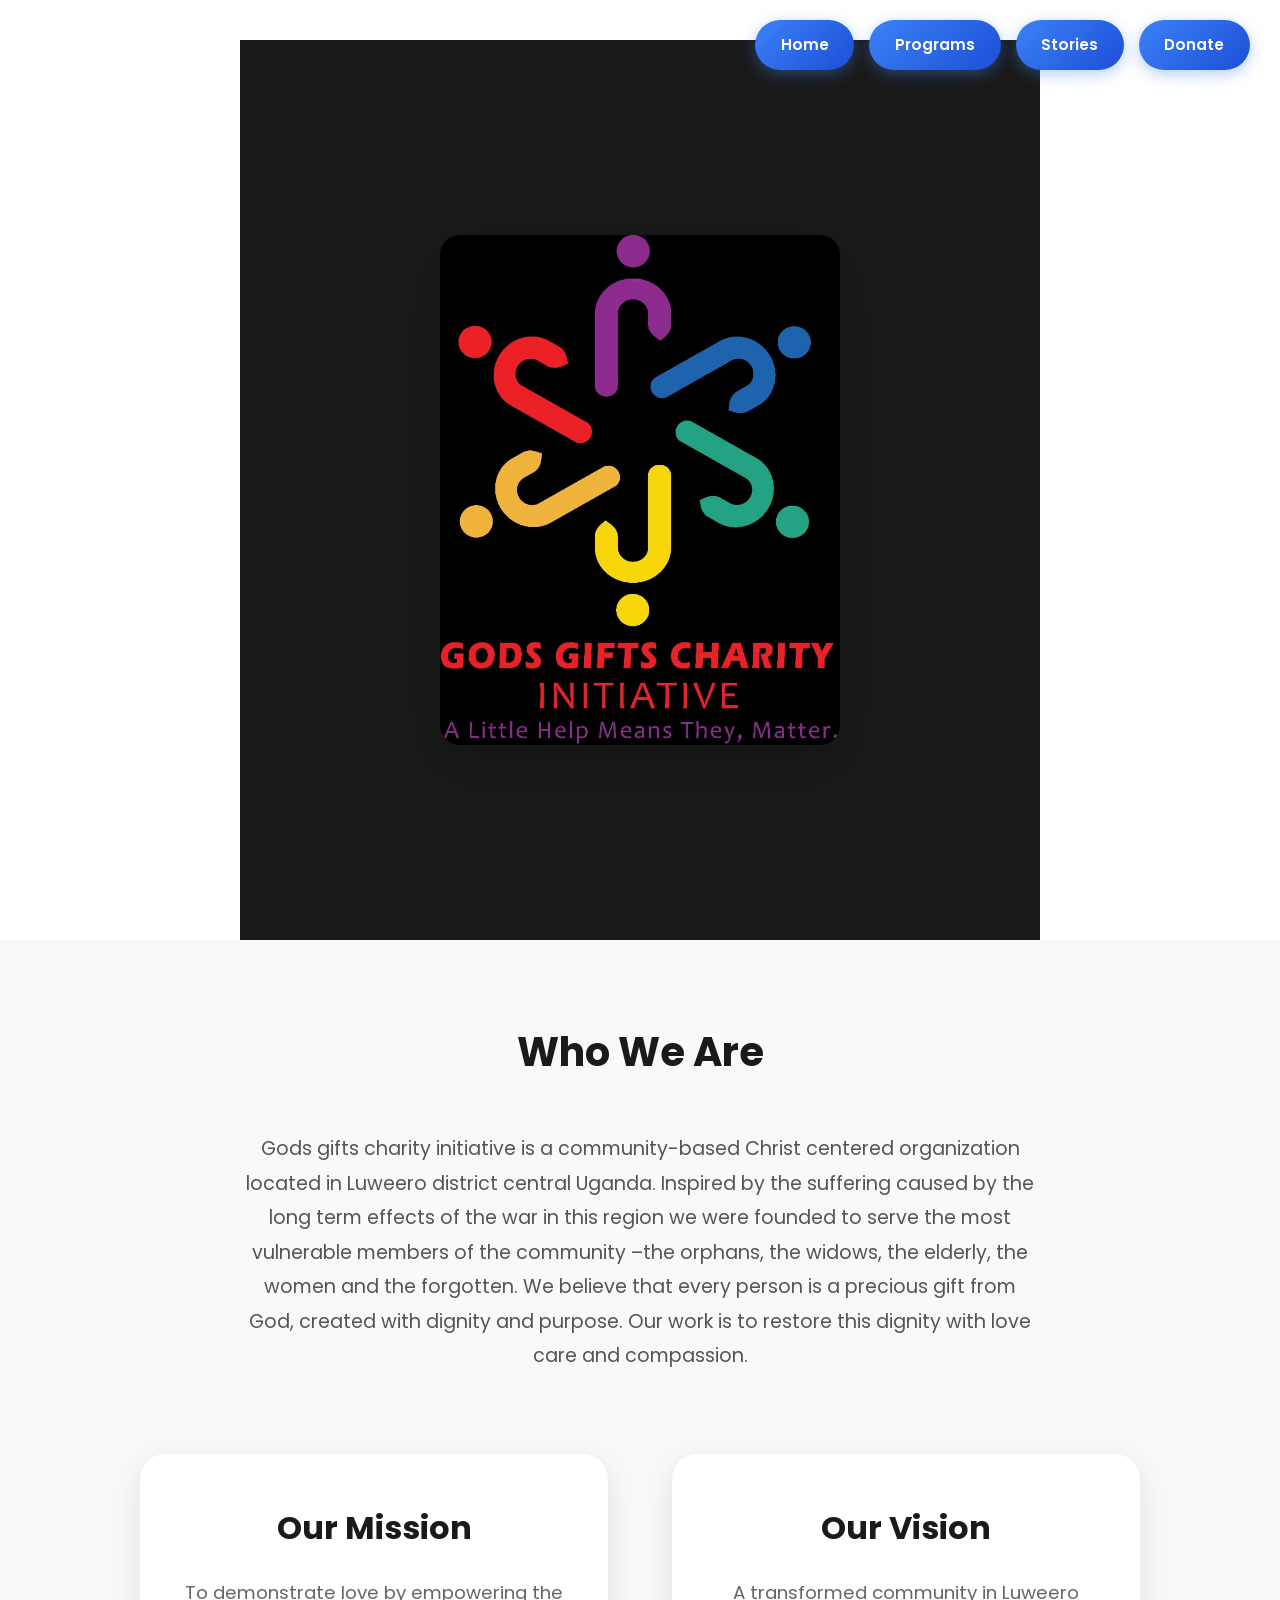
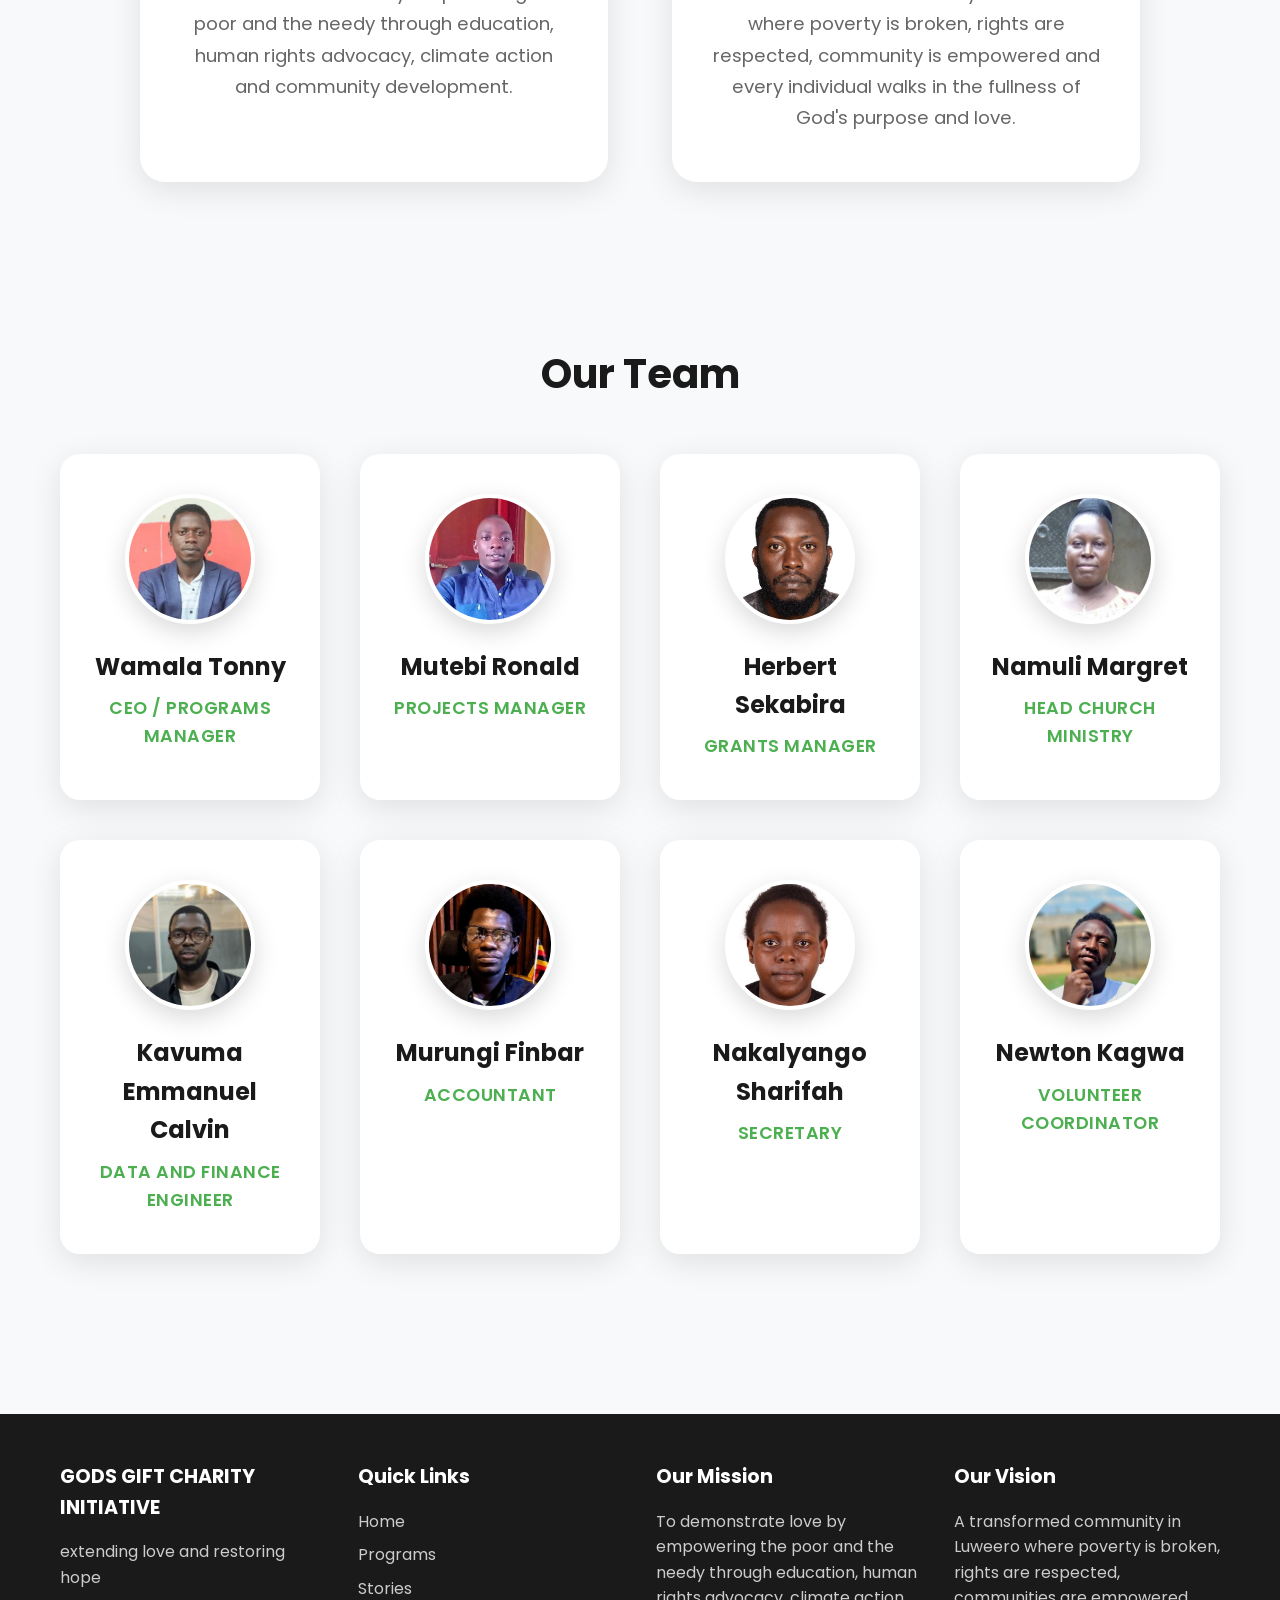
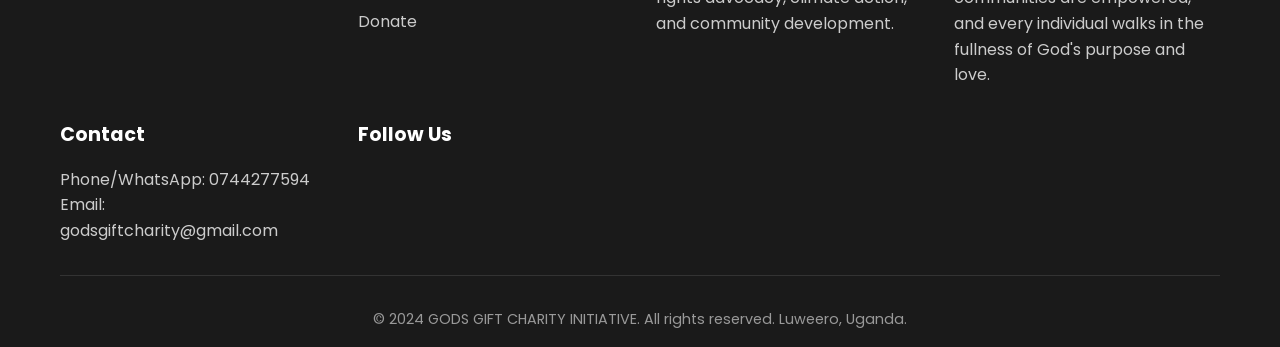
==== commit 9130a5a6: "Update about.html" ====
--- a/about.html
+++ b/about.html
@@ -136,12 +136,12 @@
         </div>
     </section>
 
-    <!-- Footer unchanged -->
+    <!-- Footer -->
     <footer class="footer">
         <div class="container">
             <div class="footer-content">
                 <div class="footer-section">
-                    <h3>GODS GIFTS CHARITY INNITIATIVE</h3>
+                    <h3>GODS GIFT CHARITY INITIATIVE</h3>
                     <p>extending love and restoring hope</p>
                 </div>
                 <div class="footer-section">
@@ -154,21 +154,38 @@
                     </ul>
                 </div>
                 <div class="footer-section">
+                    <h4>Our Mission</h4>
+                    <p>To demonstrate love by empowering the poor and the needy through education, human rights advocacy, climate action, and community development.</p>
+                </div>
+                <div class="footer-section">
+                    <h4>Our Vision</h4>
+                    <p>A transformed community in Luweero where poverty is broken, rights are respected, communities are empowered, and every individual walks in the fullness of God's purpose and love.</p>
+                </div>
+                <div class="footer-section">
                     <h4>Contact</h4>
                     <p>Phone/WhatsApp: 0744277594</p>
                     <p>Email: godsgiftcharity@gmail.com</p>
                 </div>
                 <div class="footer-section">
                     <h4>Follow Us</h4>
-                    <div class="social-links">
-                        <a href="#">Facebook</a>
-                        <a href="#">Instagram</a>
-                        <a href="#">X</a>
+                    <div class="social-icons social-icons--dark">
+                        <a href="https://facebook.com/GGiftscharity" target="_blank" rel="noopener noreferrer" class="social-icon social-icon--facebook" aria-label="Follow us on Facebook" data-tooltip="Facebook">
+                            <i class="fa-brands fa-facebook-f"></i>
+                        </a>
+                        <a href="https://instagram.com/gods.gifts.charity" target="_blank" rel="noopener noreferrer" class="social-icon social-icon--instagram" aria-label="Follow us on Instagram" data-tooltip="Instagram">
+                            <i class="fa-brands fa-instagram"></i>
+                        </a>
+                        <a href="https://x.com/GGiftscharity" target="_blank" rel="noopener noreferrer" class="social-icon social-icon--x" aria-label="Follow us on X" data-tooltip="X">
+                            <i class="fa-brands fa-x-twitter"></i>
+                        </a>
+                        <a href="https://wa.me/256744277594" target="_blank" rel="noopener noreferrer" class="social-icon social-icon--whatsapp" aria-label="Chat with us on WhatsApp" data-tooltip="WhatsApp">
+                            <i class="fa-brands fa-whatsapp"></i>
+                        </a>
                     </div>
                 </div>
             </div>
             <div class="footer-bottom">
-                <p>&copy; 2024 GODS GIFT CHARITY INNITIATIVE. All rights reserved. Luweero, Uganda.</p>
+                <p>&copy; 2024 GODS GIFT CHARITY INITIATIVE. All rights reserved. Luweero, Uganda.</p>
             </div>
         </div>
     </footer>
--- a/styles.css
+++ b/styles.css
@@ -438,26 +438,43 @@
 
 .partners-grid {
     display: grid;
-    grid-template-columns: repeat(auto-fit, minmax(150px, 1fr));
+    grid-template-columns: repeat(auto-fit, minmax(200px, 1fr));
     gap: 2rem;
     text-align: center;
-}
-
-.partner-logo {
-    height: 80px;
-    background: #f0f0f0;
-    display: flex;
     align-items: center;
-    justify-content: center;
-    border-radius: 10px;
+    justify-items: center;
+}
+
+.become-partner-btn {
+    padding: 1rem 2rem;
+    font-size: 1.1rem;
     font-weight: 600;
-    color: #666;
-    transition: background 0.3s;
-}
-
-.partner-logo:hover {
-    background: var(--primary-green);
-    color: white;
+    font-family: 'Poppins', sans-serif;
+    color: white;
+    background: linear-gradient(135deg, #3b82f6, #1d4ed8);
+    border: none;
+    border-radius: 50px;
+    cursor: pointer;
+    box-shadow: 0 4px 15px rgba(59,130,246,0.4);
+    transition: all 0.3s ease;
+    width: 100%;
+    max-width: 280px;
+}
+
+.become-partner-btn:hover {
+    background: #45a049;
+    transform: translateY(-3px);
+    box-shadow: 0 12px 40px rgba(0,0,0,0.15);
+}
+
+@media (max-width: 768px) {
+    .partners-grid {
+        grid-template-columns: 1fr;
+        gap: 1.5rem;
+    }
+    .become-partner-btn {
+        max-width: 100%;
+    }
 }
 
 /* CTA Section */
@@ -528,8 +545,8 @@
 }
 
 .donation-hero-subtitle.handwritten {
-    font-family: 'Dancing Script', cursive !important;
-    font-weight: 600;
+    font-family: 'Poppins', sans-serif !important;
+    font-weight: 700;
     font-size: clamp(1.2rem, 3vw, 1.6rem) !important;
     letter-spacing: 1px;
 }
@@ -604,138 +621,137 @@
     margin-bottom: 2rem;
 }
 
+.support-card .btn-secondary {
+    background: linear-gradient(135deg, #3b82f6, #1d4ed8);
+    color: white;
+    border: none;
+    box-shadow: 0 4px 15px rgba(59,130,246,0.4);
+}
+
+.support-card .btn-secondary:hover {
+    background: #45a049;
+    transform: translateY(-3px);
+    box-shadow: 0 12px 40px rgba(0,0,0,0.15);
+}
+
 .donation-form-section {
     padding: 6rem 0;
-    background: #fff;
+    background: #f8f9fa;
 }
 
 .form-hero {
     text-align: center;
-    margin-bottom: 4rem;
+    margin-bottom: 3rem;
 }
 
 .form-subtitle {
-    font-size: 1.3rem;
-    color: #666;
-    max-width: 600px;
-    margin: 1rem auto 0;
-    font-weight: 400;
+    font-size: 1.2rem;
+    color: #555;
+    margin-top: -2rem;
+    margin-bottom: 2rem;
 }
 
 .donation-form-card {
+    background: white;
+    padding: 3rem;
+    border-radius: 25px;
+    box-shadow: var(--shadow-soft);
     max-width: 700px;
     margin: 0 auto;
-    background: white;
-    padding: 4rem;
-    border-radius: 30px;
-    box-shadow: 0 30px 100px rgba(0,0,0,0.1);
-    border: 1px solid rgba(76,175,80,0.1);
+}
+
+.amount-section {
+    margin-bottom: 2rem;
 }
 
 .bold-label {
     display: block;
-    font-size: 1.3rem;
     font-weight: 700;
+    font-size: 1.1rem;
+    margin-bottom: 1rem;
     color: #1a1a1a;
-    margin-bottom: 1.5rem;
-    text-transform: uppercase;
-    letter-spacing: 0.5px;
 }
 
 .amount-buttons {
     display: flex;
     flex-wrap: wrap;
-    gap: 1rem;
-    margin-bottom: 2rem;
+    gap: 0.75rem;
+    margin-bottom: 1rem;
 }
 
 .amount-btn {
-    flex: 1;
-    min-width: 80px;
-    padding: 1.2rem 1rem;
+    flex: 1 1 calc(33.333% - 0.75rem);
+    padding: 1rem;
     border: 2px solid #e0e0e0;
-    background: white;
-    border-radius: 15px;
-    font-size: 1.2rem;
+    border-radius: 12px;
+    background: white;
+    font-size: 1.1rem;
     font-weight: 600;
     color: #333;
     cursor: pointer;
     transition: all 0.3s ease;
-    position: relative;
-    overflow: hidden;
+    text-align: center;
 }
 
 .amount-btn:hover {
     border-color: var(--primary-green);
-    transform: translateY(-2px);
-    box-shadow: 0 10px 30px rgba(76,175,80,0.2);
+    color: var(--primary-green);
 }
 
 .amount-btn.active {
-    background: linear-gradient(135deg, var(--primary-green), var(--accent-green));
-    color: white;
+    background: var(--primary-green);
     border-color: var(--primary-green);
-    box-shadow: 0 10px 30px rgba(76,175,80,0.4);
+    color: white;
+    box-shadow: 0 4px 15px rgba(76,175,80,0.3);
 }
 
 .custom-amount {
-    margin-bottom: 2rem;
+    margin-top: 1rem;
 }
 
 .custom-amount input {
     width: 100%;
-    padding: 1.5rem;
+    padding: 1rem;
     border: 2px solid #e0e0e0;
-    border-radius: 15px;
-    font-size: 1.4rem;
-    font-weight: 600;
-    text-align: center;
-    transition: all 0.3s ease;
+    border-radius: 12px;
+    font-size: 1.1rem;
+    font-family: 'Poppins', sans-serif;
+    transition: border-color 0.3s ease;
 }
 
 .custom-amount input:focus {
     outline: none;
     border-color: var(--primary-green);
-    box-shadow: 0 0 0 4px rgba(76,175,80,0.1);
-}
-
-#frequency {
+}
+
+.frequency-section {
+    margin-bottom: 2rem;
+}
+
+.frequency-section select {
     width: 100%;
-    padding: 1.5rem;
+    padding: 1rem;
     border: 2px solid #e0e0e0;
-    border-radius: 15px;
-    font-size: 1.2rem;
-    font-weight: 600;
-    background: #f8f9fa;
-    transition: all 0.3s ease;
-    appearance: none;
-    background-image: url("data:image/svg+xml,%3csvg xmlns='http://www.w3.org/2000/svg' fill='none' viewBox='0 0 20 20'%3e%3cpath stroke='%236b7280' stroke-linecap='round' stroke-linejoin='round' stroke-width='1.5' d='m6 8 4 4 4-4'/%3e%3c/svg%3e");
-    background-position: right 1rem center;
-    background-repeat: no-repeat;
-    background-size: 1.5em;
-    padding-right: 3.5rem;
-}
-
-#frequency:focus {
-    border-color: var(--primary-green);
-    outline: none;
-    box-shadow: 0 0 0 4px rgba(76,175,80,0.1);
+    border-radius: 12px;
+    font-size: 1.1rem;
+    font-family: 'Poppins', sans-serif;
+    background: white;
+    cursor: pointer;
 }
 
 .fees-toggle {
-    margin: 2rem 0 3rem;
-    padding: 1.5rem;
-    background: #f8f9fa;
-    border-radius: 15px;
-    border-left: 5px solid var(--primary-green);
+    margin-bottom: 2rem;
+    padding: 1rem;
+    background: #f0f8f0;
+    border-radius: 12px;
 }
 
 .toggle-label {
     display: flex;
     align-items: center;
-    gap: 1rem;
-    font-size: 1.1rem;
-    font-weight: 500;
+    gap: 0.75rem;
+    font-size: 1rem;
+    color: #333;
     cursor: pointer;
 }
 
@@ -743,62 +759,226 @@
     width: 20px;
     height: 20px;
     accent-color: var(--primary-green);
+    cursor: pointer;
 }
 
 .donate-buttons {
     text-align: center;
+    margin-bottom: 1.5rem;
 }
 
 .donate-btn {
+    display: flex;
+    flex-direction: column;
+    align-items: center;
+    gap: 0.25rem;
+    width: 100%;
+}
+
+.donate-btn small {
+    font-size: 0.85rem;
+    opacity: 0.8;
+    font-weight: 400;
+}
+
+.security-note {
+    text-align: center;
+    color: #777;
+    font-size: 0.95rem;
+    margin-top: 1rem;
+}
+
+/* Thank You Message */
+.thank-you-message {
+    padding: 4rem 0;
+}
+
+.thank-you-card {
+    background: white;
+    padding: 3rem;
+    border-radius: 25px;
+    box-shadow: var(--shadow-soft);
+    max-width: 600px;
+    margin: 0 auto;
+    text-align: center;
+}
+
+.thank-you-icon {
+    font-size: 4rem;
+    margin-bottom: 1.5rem;
+}
+
+.thank-you-card h2 {
+    font-size: 2rem;
+    margin-bottom: 1rem;
+    color: #1a1a1a;
+}
+
+.thank-you-card p {
+    color: #555;
+    margin-bottom: 1rem;
+    line-height: 1.7;
+}
+
+.thank-you-footer {
+    font-style: italic;
+    color: #777;
+    margin-bottom: 2rem;
+}
+
+/* Donation Impact */
+.donation-impact {
+    padding: 6rem 0;
+    background: white;
+}
+
+.donation-impact .impact-stats {
+    display: grid;
+    grid-template-columns: repeat(auto-fit, minmax(200px, 1fr));
+    gap: 2rem;
+    text-align: center;
+}
+
+/* Contact Modal */
+.contact-modal {
+    position: fixed;
+    top: 0;
+    left: 0;
+    width: 100%;
+    height: 100%;
+    z-index: 1000;
+    display: flex;
+    align-items: center;
+    justify-content: center;
+}
+
+.contact-modal-overlay {
+    position: absolute;
+    top: 0;
+    left: 0;
+    width: 100%;
+    height: 100%;
+    background: rgba(0,0,0,0.6);
+    backdrop-filter: blur(4px);
+}
+
+.contact-modal-content {
     position: relative;
-    overflow: hidden;
-    box-shadow: 0 20px 60px rgba(59,130,246,0.4);
-}
-
-.donate-btn::after {
-    content: '';
+    background: white;
+    padding: 2.5rem;
+    border-radius: 20px;
+    max-width: 500px;
+    width: 90%;
+    text-align: center;
+    z-index: 1001;
+    box-shadow: var(--shadow-hover);
+}
+
+.contact-modal-close {
     position: absolute;
-    top: 50%;
-    left: 50%;
-    width: 0;
-    height: 0;
-    background: rgba(255,255,255,0.3);
-    border-radius: 50%;
-    transform: translate(-50%, -50%);
-    transition: width 0.6s, height 0.6s;
-}
-
-.donate-btn:hover::after {
-    width: 300px;
-    height: 300px;
-}
-
-.donate-btn span {
-    position: relative;
-    z-index: 2;
-}
-
-.donate-btn small {
-    display: block;
-    opacity: 0.8;
-    font-size: 0.85rem;
-    font-weight: 400;
-    margin-top: 0.25rem;
-}
-
-.security-note {
-    text-align: center;
-    margin-top: 2rem;
-    font-size: 0.95rem;
+    top: 15px;
+    right: 20px;
+    background: none;
+    border: none;
+    font-size: 2rem;
+    cursor: pointer;
     color: #666;
-    font-style: italic;
-}
-
-.donation-impact {
-    padding: 5rem 0;
-    background: linear-gradient(135deg, #f8f9fa, #e8f5e8);
-}
-
+    line-height: 1;
+}
+
+.contact-modal-icon {
+    font-size: 3rem;
+    margin-bottom: 1rem;
+}
+
+.contact-modal-content h2 {
+    margin-bottom: 1rem;
+    color: #1a1a1a;
+}
+
+.contact-modal-details {
+    margin: 1.5rem 0;
+    text-align: left;
+}
+
+.contact-modal-details p {
+    margin-bottom: 0.75rem;
+    color: #444;
+}
+
+.contact-modal-socials {
+    margin-top: 1.5rem;
+    padding-top: 1.5rem;
+    border-top: 1px solid #eee;
+}
+
+/* Footer */
+.footer {
+    background: #1a1a1a;
+    color: #ccc;
+    padding: 4rem 0 1rem;
+}
+
+.footer-content {
+    display: grid;
+    grid-template-columns: repeat(auto-fit, minmax(220px, 1fr));
+    gap: 2.5rem;
+    margin-bottom: 3rem;
+}
+
+.footer-section h3,
+.footer-section h4 {
+    color: white;
+    margin-bottom: 1rem;
+    font-size: 1.2rem;
+}
+
+.footer-section ul {
+    list-style: none;
+}
+
+.footer-section ul li {
+    margin-bottom: 0.5rem;
+}
+
+.footer-section a {
+    color: #aaa;
+    text-decoration: none;
+    transition: color 0.3s;
+}
+
+.footer-section a:hover {
+    color: var(--primary-green);
+}
+
+.social-links {
+    display: flex;
+    gap: 1rem;
+}
+
+.footer-bottom {
+    text-align: center;
+    padding-top: 2rem;
+    border-top: 1px solid #333;
+    font-size: 0.9rem;
+    color: #888;
+}
+
+/* Fade-in animation for scroll */
+@keyframes fadeInUp {
+    from {
+        opacity: 0;
+        transform: translateY(30px);
+    }
+    to {
+        opacity: 1;
+        transform: translateY(0);
+    }
+}
+
+.fade-in {
+    animation: fadeInUp 0.6s ease forwards;
+}
 /* Programs Page Styles */
 .programs-hero {
     background: linear-gradient(135deg, var(--primary-green), var(--secondary-blue));
@@ -1289,3 +1469,4 @@
     scroll-behavior: smooth;
 }
 
+
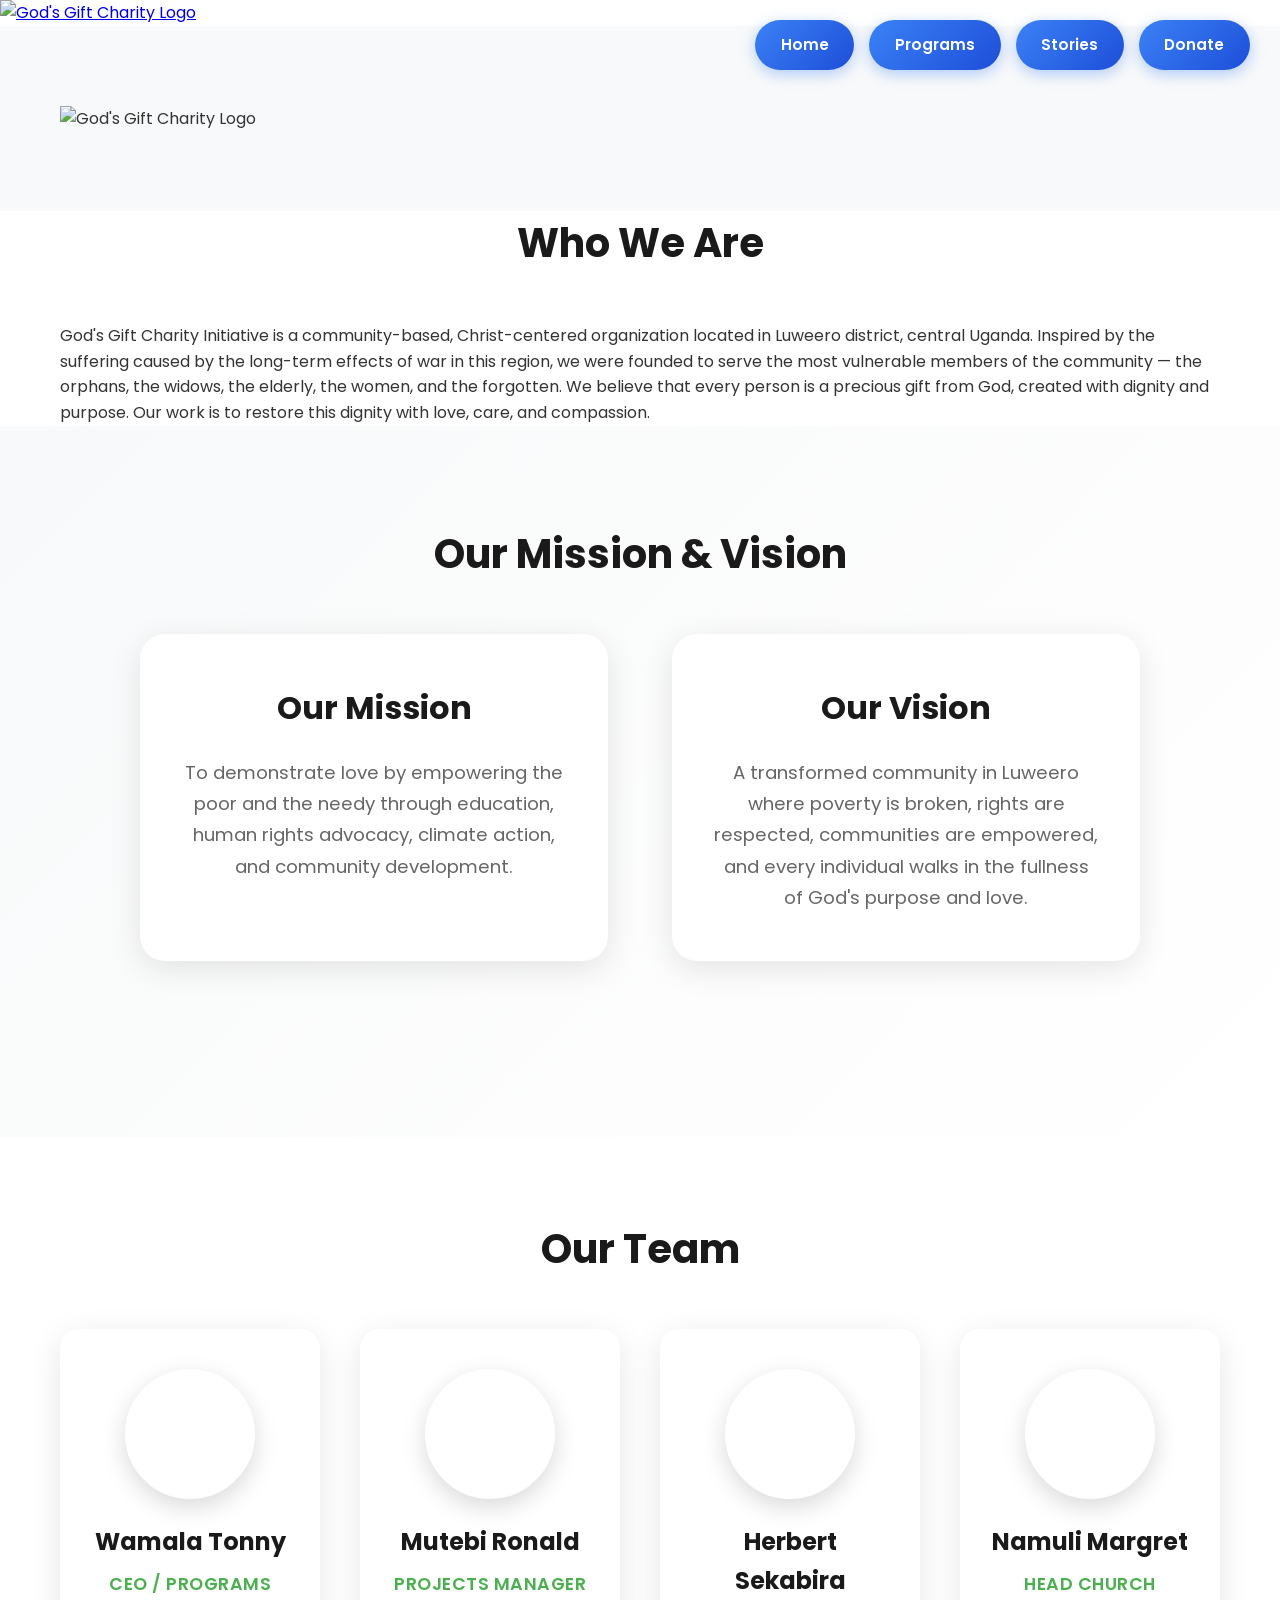
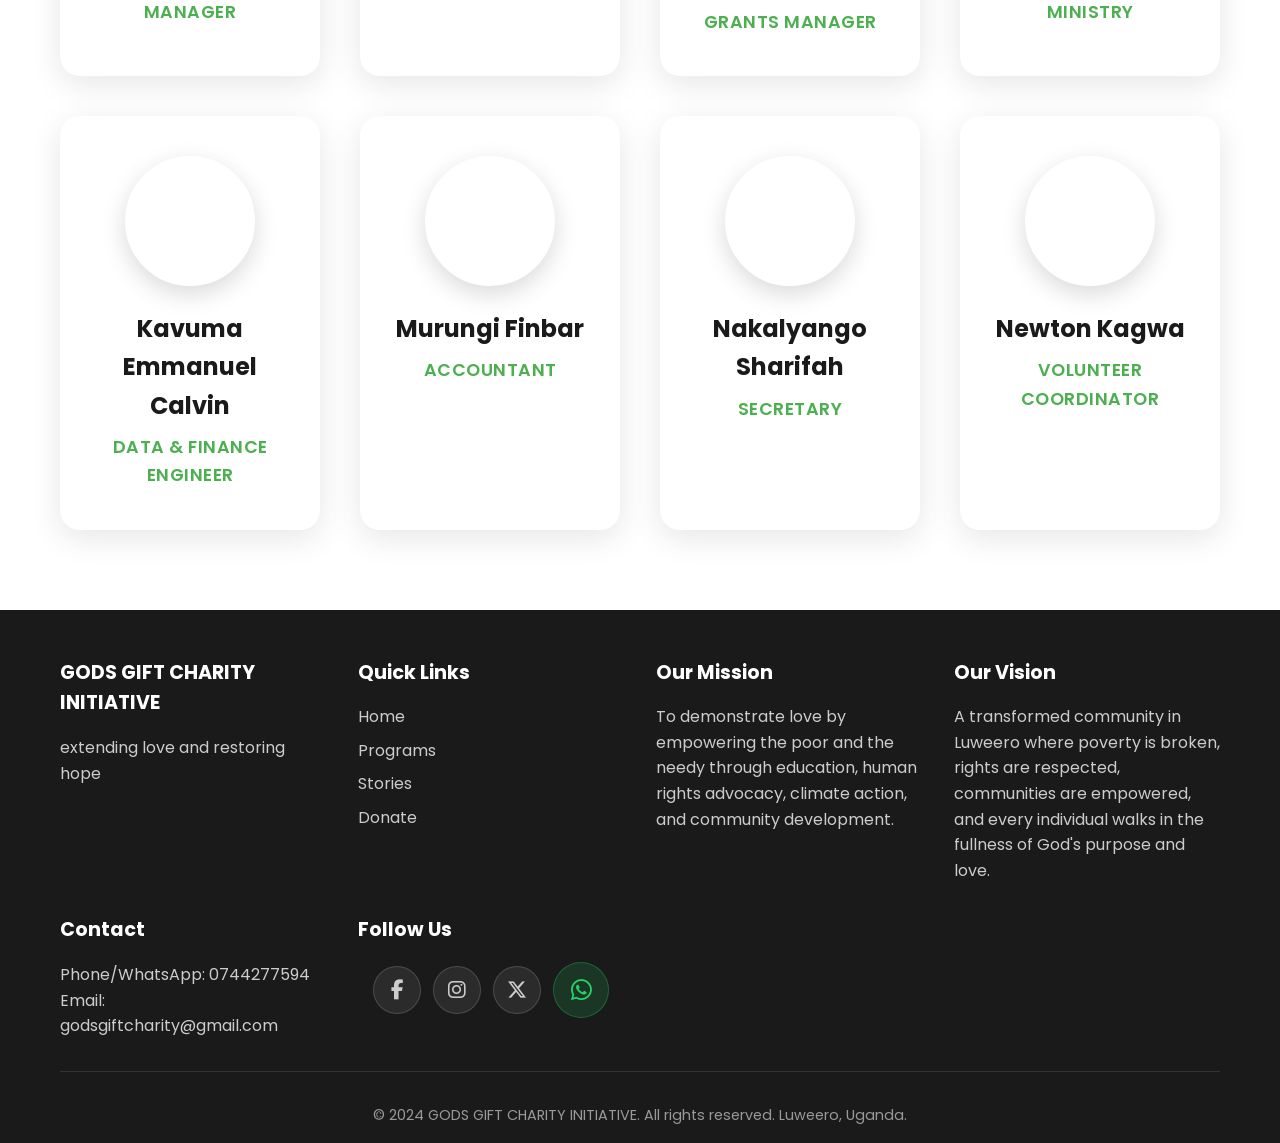
==== commit e96bcb6e: "Add files via upload" ====
--- a/about.html
+++ b/about.html
@@ -6,55 +6,16 @@
     <title>About Us - GODS GIFT CHARITY INITIATIVE</title>
     <link rel="preconnect" href="https://fonts.googleapis.com">
     <link rel="preconnect" href="https://fonts.gstatic.com" crossorigin>
-    <link href="https://fonts.googleapis.com/css2?family=Poppins:wght@300;400;600;700&family=Dancing+Script:wght@600;700&family='Times+New+Roman'" rel="stylesheet">
+    <link href="https://fonts.googleapis.com/css2?family=Poppins:wght@300;400;600;700&family=Dancing+Script:wght@600;700&display=swap" rel="stylesheet">
     <link rel="stylesheet" href="styles.css">
-    <style>
-        .hero-nav-top {
-            padding: 20px 30px;
-            display: flex;
-            justify-content: flex-end;
-            align-items: center;
-            background: rgba(255,255,255,0.95);
-            backdrop-filter: blur(10px);
-            position: relative;
-            z-index: 10;
-        }
-        .hero-logo-container {
-            text-align: center;
-            padding: 40px 20px;
-            width: 100%;
-            min-height: 100vh;
-            display: flex;
-            flex-direction: column;
-            justify-content: center;
-            align-items: center;
-            background: #1a1a1a;
-        }
-        .hero-logo-large {
-            max-width: 400px;
-            height: auto;
-            width: 100%;
-            border-radius: 20px;
-            box-shadow: 0 20px 60px rgba(0,0,0,0.2);
-        }
-        @media (max-width: 768px) {
-            .hero-nav-top {
-                flex-direction: column;
-                gap: 10px;
-                padding: 15px;
-            }
-            .hero-nav-top .hero-nav {
-                order: 2;
-            }
-            .hero-logo-large {
-                max-width: 300px;
-            }
-        }
-    </style>
+    <link rel="stylesheet" href="https://cdnjs.cloudflare.com/ajax/libs/font-awesome/6.5.1/css/all.min.css">
 </head>
 <body>
-    <!-- Hero Section with logo and nav like index.html -->
-    <div class="hero-nav-top">
+    <!-- Navigation with Logo -->
+    <div class="about-nav-top">
+        <a href="index.html">
+            <img src="images/logo.jpeg" alt="God's Gift Charity Logo" class="about-logo">
+        </a>
         <nav class="hero-nav">
             <a href="index.html" class="nav-btn">Home</a>
             <a href="programs.html" class="nav-btn">Programs</a>
@@ -62,79 +23,91 @@
             <a href="donate.html" class="nav-btn">Donate</a>
         </nav>
     </div>
-    <div class="hero-logo-container">
-        <img src="logo.jpeg" alt="God's Gift Charity Logo" class="hero-logo-large">
-    </div>
 
-    <!-- About Content -->
-    <section class="about-hero">
-        <div class="container">
-            <!-- Who We Are section -->
-            <section class="content-section">
+    <main>
+        <!-- About Hero -->
+        <section class="about-hero">
+            <div class="container">
+                <img src="images/logo.jpeg" alt="God's Gift Charity Logo" class="about-hero-logo">
+            </div>
+        </section>
+
+        <!-- Who We Are -->
+        <section class="about-intro">
+            <div class="container">
                 <h2 class="section-title">Who We Are</h2>
-                <p>Gods gifts charity initiative is a community-based Christ centered organization located in Luweero district central Uganda. Inspired by the suffering caused by the long term effects of the war in this region we were founded to serve the most vulnerable members of the community –the orphans, the widows, the elderly, the women and the forgotten. We believe that every person is a precious gift from God, created with dignity and purpose. Our work is to restore this dignity with love care and compassion.</p>
-            </section>
+                <p class="about-intro-text">
+                    <span class="highlight">God's Gift Charity Initiative</span> is a community-based, Christ-centered organization located in Luweero district, central Uganda. Inspired by the suffering caused by the long-term effects of war in this region, we were founded to serve the most vulnerable members of the community — the orphans, the widows, the elderly, the women, and the forgotten. We believe that every person is a precious gift from God, created with dignity and purpose. Our work is to restore this dignity with love, care, and compassion.
+                </p>
+            </div>
+        </section>
 
-            <!-- Mission and Vision subsections -->
-            <div class="mission-vision-grid">
-                <div class="mission-vision-card">
-                    <h3>Our Mission</h3>
-                    <p>To demonstrate love by empowering the poor and the needy through education, human rights advocacy, climate action and community development.</p>
-                </div>
-                <div class="mission-vision-card">
-                    <h3>Our Vision</h3>
-                    <p>A transformed community in Luweero where poverty is broken, rights are respected, community is empowered and every individual walks in the fullness of God's purpose and love.</p>
+        <!-- Mission and Vision -->
+        <section class="programs-section">
+            <div class="container">
+                <h2 class="section-title">Our Mission &amp; Vision</h2>
+                <div class="mission-vision-grid">
+                    <div class="mission-vision-card">
+                        <h3>Our Mission</h3>
+                        <p>To demonstrate love by empowering the poor and the needy through education, human rights advocacy, climate action, and community development.</p>
+                    </div>
+                    <div class="mission-vision-card">
+                        <h3>Our Vision</h3>
+                        <p>A transformed community in Luweero where poverty is broken, rights are respected, communities are empowered, and every individual walks in the fullness of God's purpose and love.</p>
+                    </div>
                 </div>
             </div>
+        </section>
 
-            <!-- Team section -->
-            <section class="team-section">
+        <!-- Team Section -->
+        <section class="team-section">
+            <div class="container">
                 <h2 class="section-title">Our Team</h2>
                 <div class="team-grid">
                     <div class="team-card">
-                        <img class="team-photo" src="WT.jpeg" alt="Wamala Tonny">
+                        <img class="team-photo" src="images/WT.jpeg" alt="Wamala Tonny">
                         <div class="team-name">Wamala Tonny</div>
                         <div class="team-role">CEO / Programs Manager</div>
                     </div>
                     <div class="team-card">
-                        <img class="team-photo" src="MR.jpeg" alt="Mutebi Ronald">
+                        <img class="team-photo" src="images/MR.jpeg" alt="Mutebi Ronald">
                         <div class="team-name">Mutebi Ronald</div>
                         <div class="team-role">Projects Manager</div>
                     </div>
                     <div class="team-card">
-                        <img class="team-photo" src="HS.jpeg" alt="Herbert Sekabira">
+                        <img class="team-photo" src="images/HS.jpeg" alt="Herbert Sekabira">
                         <div class="team-name">Herbert Sekabira</div>
                         <div class="team-role">Grants Manager</div>
                     </div>
                     <div class="team-card">
-                        <img class="team-photo" src="NM.jpeg" alt="Namuli Margret">
+                        <img class="team-photo" src="images/NM.jpeg" alt="Namuli Margret">
                         <div class="team-name">Namuli Margret</div>
                         <div class="team-role">Head Church Ministry</div>
                     </div>
                     <div class="team-card">
-                        <img class="team-photo" src="KC.JPG" alt="Kavuma Emmanuel Calvin">
+                        <img class="team-photo" src="images/KC.JPG" alt="Kavuma Emmanuel Calvin">
                         <div class="team-name">Kavuma Emmanuel Calvin</div>
-                        <div class="team-role">DATA AND FINANCE ENGINEER</div>
+                        <div class="team-role">Data &amp; Finance Engineer</div>
                     </div>
                     <div class="team-card">
-                        <img class="team-photo" src="MF.jpeg" alt="Murungi Finbar">
+                        <img class="team-photo" src="images/MF.jpeg" alt="Murungi Finbar">
                         <div class="team-name">Murungi Finbar</div>
-                        <div class="team-role">ACCOUNTANT</div>
+                        <div class="team-role">Accountant</div>
                     </div>
                     <div class="team-card">
-                        <img class="team-photo" src="NS.jpeg" alt="Nakalyango Sharifah">
+                        <img class="team-photo" src="images/NS.jpeg" alt="Nakalyango Sharifah">
                         <div class="team-name">Nakalyango Sharifah</div>
                         <div class="team-role">Secretary</div>
                     </div>
                     <div class="team-card">
-                        <img class="team-photo" src="NK.jpeg" alt="Newton Kagwa">
+                        <img class="team-photo" src="images/NK.jpeg" alt="Newton Kagwa">
                         <div class="team-name">Newton Kagwa</div>
                         <div class="team-role">Volunteer Coordinator</div>
                     </div>
                 </div>
-            </section>
-        </div>
-    </section>
+            </div>
+        </section>
+    </main>
 
     <!-- Footer -->
     <footer class="footer">
--- a/styles.css
+++ b/styles.css
@@ -1469,4 +1469,193 @@
     scroll-behavior: smooth;
 }
 
-
+/* ============================================
+   REUSABLE SOCIAL ICONS COMPONENT
+   ============================================ */
+
+/* Container */
+.social-icons {
+    display: flex;
+    align-items: center;
+    justify-content: center;
+    gap: 0.75rem;
+    flex-wrap: wrap;
+    padding: 0;
+    margin: 0;
+    list-style: none;
+}
+
+/* Individual Icon Link */
+.social-icon {
+    position: relative;
+    display: flex;
+    align-items: center;
+    justify-content: center;
+    width: 48px;
+    height: 48px;
+    border-radius: 50%;
+    background: rgba(255, 255, 255, 0.1);
+    color: #333;
+    text-decoration: none;
+    font-size: 1.25rem;
+    transition: all 0.3s cubic-bezier(0.25, 0.46, 0.45, 0.94);
+    border: 1px solid rgba(0, 0, 0, 0.08);
+    outline: none;
+}
+
+.social-icon:hover,
+.social-icon:focus {
+    transform: scale(1.15);
+    box-shadow: 0 8px 20px rgba(0, 0, 0, 0.15);
+}
+
+.social-icon:focus-visible {
+    outline: 2px solid var(--secondary-blue);
+    outline-offset: 2px;
+}
+
+/* Platform-specific hover colors */
+.social-icon--facebook:hover,
+.social-icon--facebook:focus {
+    background: #1877F2;
+    color: white;
+    border-color: #1877F2;
+}
+
+.social-icon--instagram:hover,
+.social-icon--instagram:focus {
+    background: linear-gradient(45deg, #f09433 0%, #e6683c 25%, #dc2743 50%, #cc2366 75%, #bc1888 100%);
+    color: white;
+    border-color: #E4405F;
+}
+
+.social-icon--x:hover,
+.social-icon--x:focus {
+    background: #000000;
+    color: white;
+    border-color: #000000;
+}
+
+.social-icon--whatsapp:hover,
+.social-icon--whatsapp:focus {
+    background: #25D366;
+    color: white;
+    border-color: #25D366;
+}
+
+/* WhatsApp Primary CTA */
+.social-icon--whatsapp {
+    width: 56px;
+    height: 56px;
+    font-size: 1.5rem;
+    background: rgba(37, 211, 102, 0.1);
+    color: #25D366;
+    border-color: rgba(37, 211, 102, 0.3);
+    animation: whatsapp-pulse 2s infinite;
+}
+
+@keyframes whatsapp-pulse {
+    0% {
+        box-shadow: 0 0 0 0 rgba(37, 211, 102, 0.4);
+    }
+    70% {
+        box-shadow: 0 0 0 12px rgba(37, 211, 102, 0);
+    }
+    100% {
+        box-shadow: 0 0 0 0 rgba(37, 211, 102, 0);
+    }
+}
+
+.social-icon--whatsapp:hover,
+.social-icon--whatsapp:focus {
+    animation: none;
+    background: #25D366;
+    color: white;
+}
+
+/* Tooltip */
+.social-icon::before {
+    content: attr(data-tooltip);
+    position: absolute;
+    bottom: calc(100% + 10px);
+    left: 50%;
+    transform: translateX(-50%) translateY(4px);
+    background: #1a1a1a;
+    color: white;
+    padding: 0.4rem 0.75rem;
+    border-radius: 8px;
+    font-size: 0.8rem;
+    font-weight: 500;
+    font-family: 'Poppins', sans-serif;
+    white-space: nowrap;
+    opacity: 0;
+    visibility: hidden;
+    transition: all 0.25s ease;
+    pointer-events: none;
+    z-index: 100;
+}
+
+.social-icon::after {
+    content: '';
+    position: absolute;
+    bottom: calc(100% + 4px);
+    left: 50%;
+    transform: translateX(-50%) translateY(4px);
+    border-width: 6px;
+    border-style: solid;
+    border-color: #1a1a1a transparent transparent transparent;
+    opacity: 0;
+    visibility: hidden;
+    transition: all 0.25s ease;
+    pointer-events: none;
+    z-index: 100;
+}
+
+.social-icon:hover::before,
+.social-icon:hover::after,
+.social-icon:focus::before,
+.social-icon:focus::after {
+    opacity: 1;
+    visibility: visible;
+    transform: translateX(-50%) translateY(0);
+}
+
+/* Dark variant for footer / dark backgrounds */
+.social-icons--dark .social-icon {
+    background: rgba(255, 255, 255, 0.08);
+    color: #ccc;
+    border-color: rgba(255, 255, 255, 0.15);
+}
+
+.social-icons--dark .social-icon:hover,
+.social-icons--dark .social-icon:focus {
+    color: white;
+}
+
+.social-icons--dark .social-icon--whatsapp {
+    background: rgba(37, 211, 102, 0.15);
+    color: #25D366;
+    border-color: rgba(37, 211, 102, 0.3);
+}
+
+/* Responsive */
+@media (max-width: 480px) {
+    .social-icons {
+        gap: 0.6rem;
+    }
+
+    .social-icon {
+        width: 44px;
+        height: 44px;
+        font-size: 1.1rem;
+    }
+
+    .social-icon--whatsapp {
+        width: 50px;
+        height: 50px;
+        font-size: 1.3rem;
+    }
+}
+
+
+
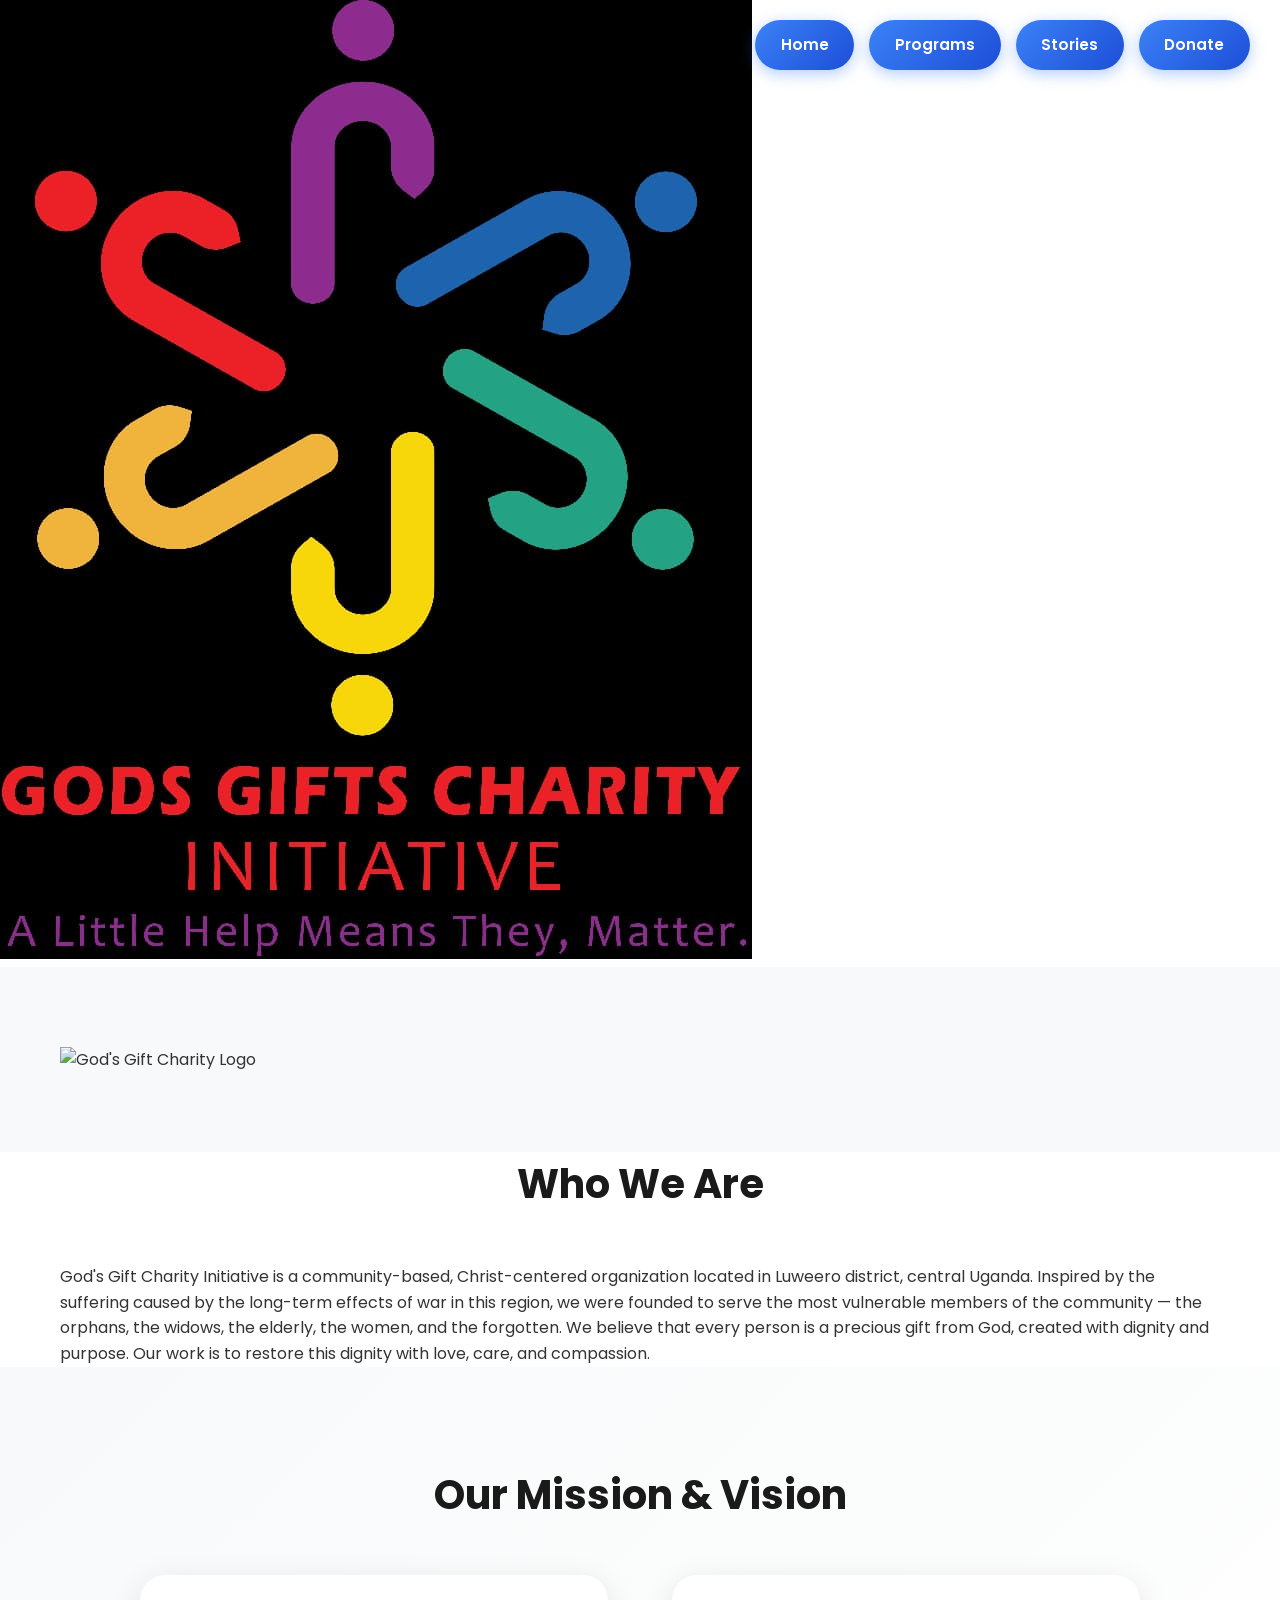
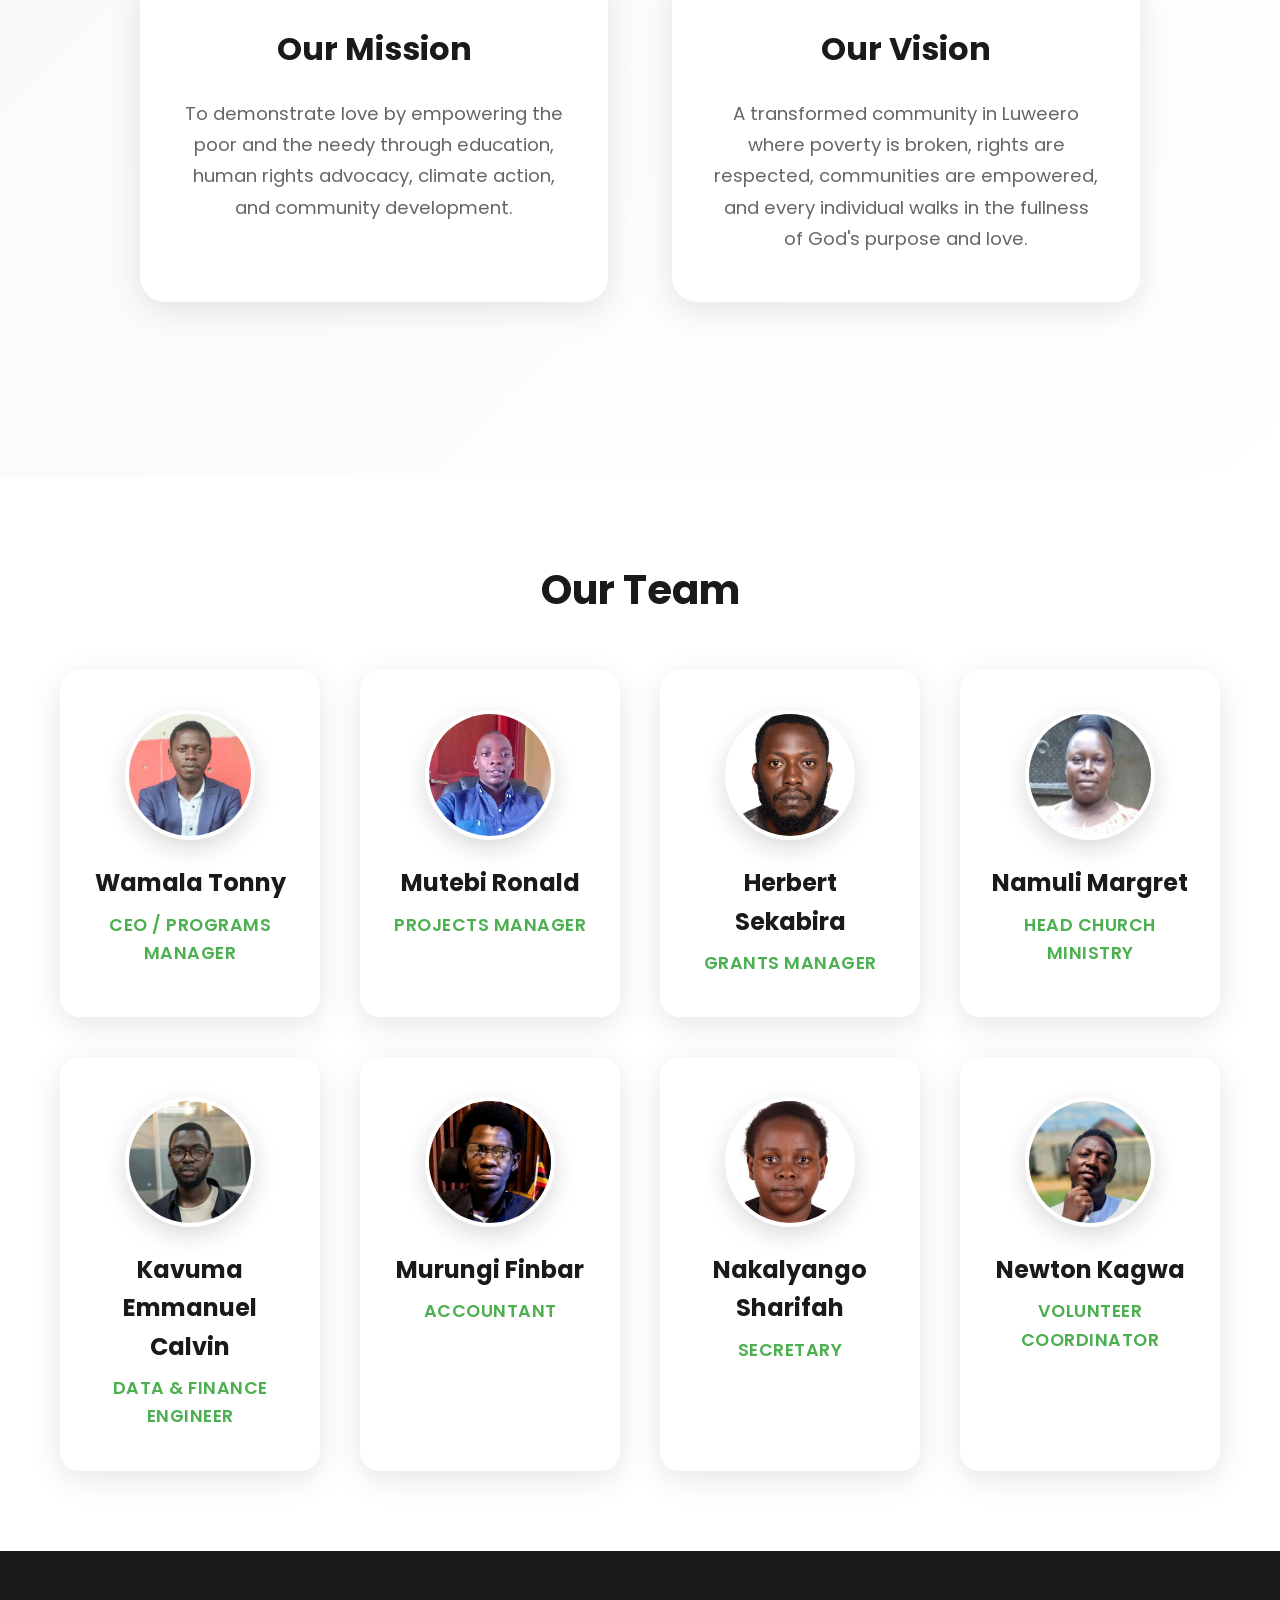
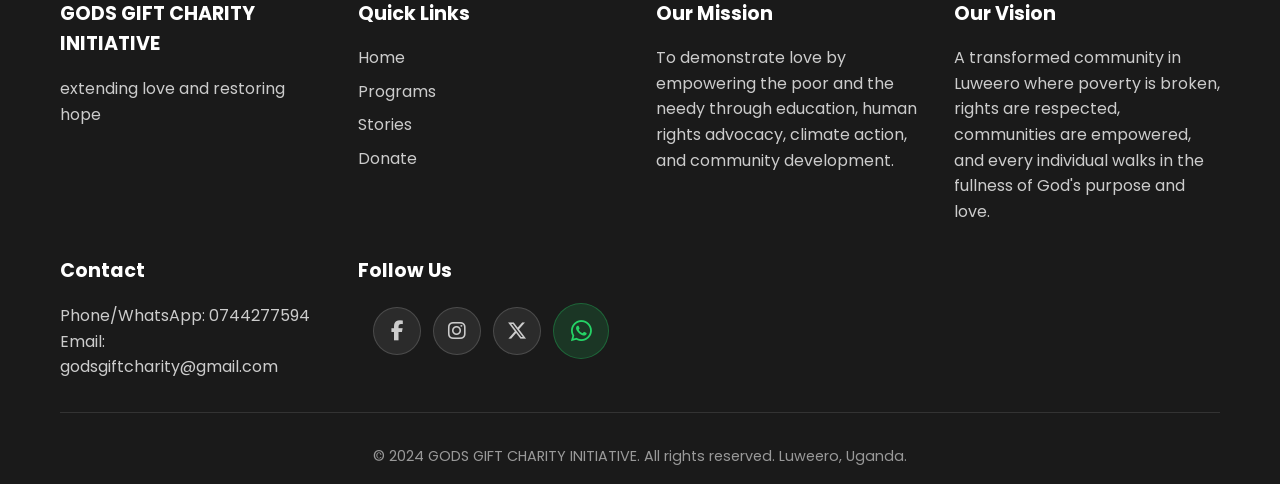
==== commit 32f9890f: "Update about.html" ====
--- a/about.html
+++ b/about.html
@@ -14,7 +14,7 @@
     <!-- Navigation with Logo -->
     <div class="about-nav-top">
         <a href="index.html">
-            <img src="images/logo.jpeg" alt="God's Gift Charity Logo" class="about-logo">
+            <img src="logo.jpeg" alt="God's Gift Charity Logo" class="about-logo">
         </a>
         <nav class="hero-nav">
             <a href="index.html" class="nav-btn">Home</a>
@@ -65,42 +65,42 @@
                 <h2 class="section-title">Our Team</h2>
                 <div class="team-grid">
                     <div class="team-card">
-                        <img class="team-photo" src="images/WT.jpeg" alt="Wamala Tonny">
+                        <img class="team-photo" src="WT.jpeg" alt="Wamala Tonny">
                         <div class="team-name">Wamala Tonny</div>
                         <div class="team-role">CEO / Programs Manager</div>
                     </div>
                     <div class="team-card">
-                        <img class="team-photo" src="images/MR.jpeg" alt="Mutebi Ronald">
+                        <img class="team-photo" src="MR.jpeg" alt="Mutebi Ronald">
                         <div class="team-name">Mutebi Ronald</div>
                         <div class="team-role">Projects Manager</div>
                     </div>
                     <div class="team-card">
-                        <img class="team-photo" src="images/HS.jpeg" alt="Herbert Sekabira">
+                        <img class="team-photo" src="HS.jpeg" alt="Herbert Sekabira">
                         <div class="team-name">Herbert Sekabira</div>
                         <div class="team-role">Grants Manager</div>
                     </div>
                     <div class="team-card">
-                        <img class="team-photo" src="images/NM.jpeg" alt="Namuli Margret">
+                        <img class="team-photo" src="NM.jpeg" alt="Namuli Margret">
                         <div class="team-name">Namuli Margret</div>
                         <div class="team-role">Head Church Ministry</div>
                     </div>
                     <div class="team-card">
-                        <img class="team-photo" src="images/KC.JPG" alt="Kavuma Emmanuel Calvin">
+                        <img class="team-photo" src="KC.JPG" alt="Kavuma Emmanuel Calvin">
                         <div class="team-name">Kavuma Emmanuel Calvin</div>
                         <div class="team-role">Data &amp; Finance Engineer</div>
                     </div>
                     <div class="team-card">
-                        <img class="team-photo" src="images/MF.jpeg" alt="Murungi Finbar">
+                        <img class="team-photo" src="MF.jpeg" alt="Murungi Finbar">
                         <div class="team-name">Murungi Finbar</div>
                         <div class="team-role">Accountant</div>
                     </div>
                     <div class="team-card">
-                        <img class="team-photo" src="images/NS.jpeg" alt="Nakalyango Sharifah">
+                        <img class="team-photo" src="NS.jpeg" alt="Nakalyango Sharifah">
                         <div class="team-name">Nakalyango Sharifah</div>
                         <div class="team-role">Secretary</div>
                     </div>
                     <div class="team-card">
-                        <img class="team-photo" src="images/NK.jpeg" alt="Newton Kagwa">
+                        <img class="team-photo" src="NK.jpeg" alt="Newton Kagwa">
                         <div class="team-name">Newton Kagwa</div>
                         <div class="team-role">Volunteer Coordinator</div>
                     </div>
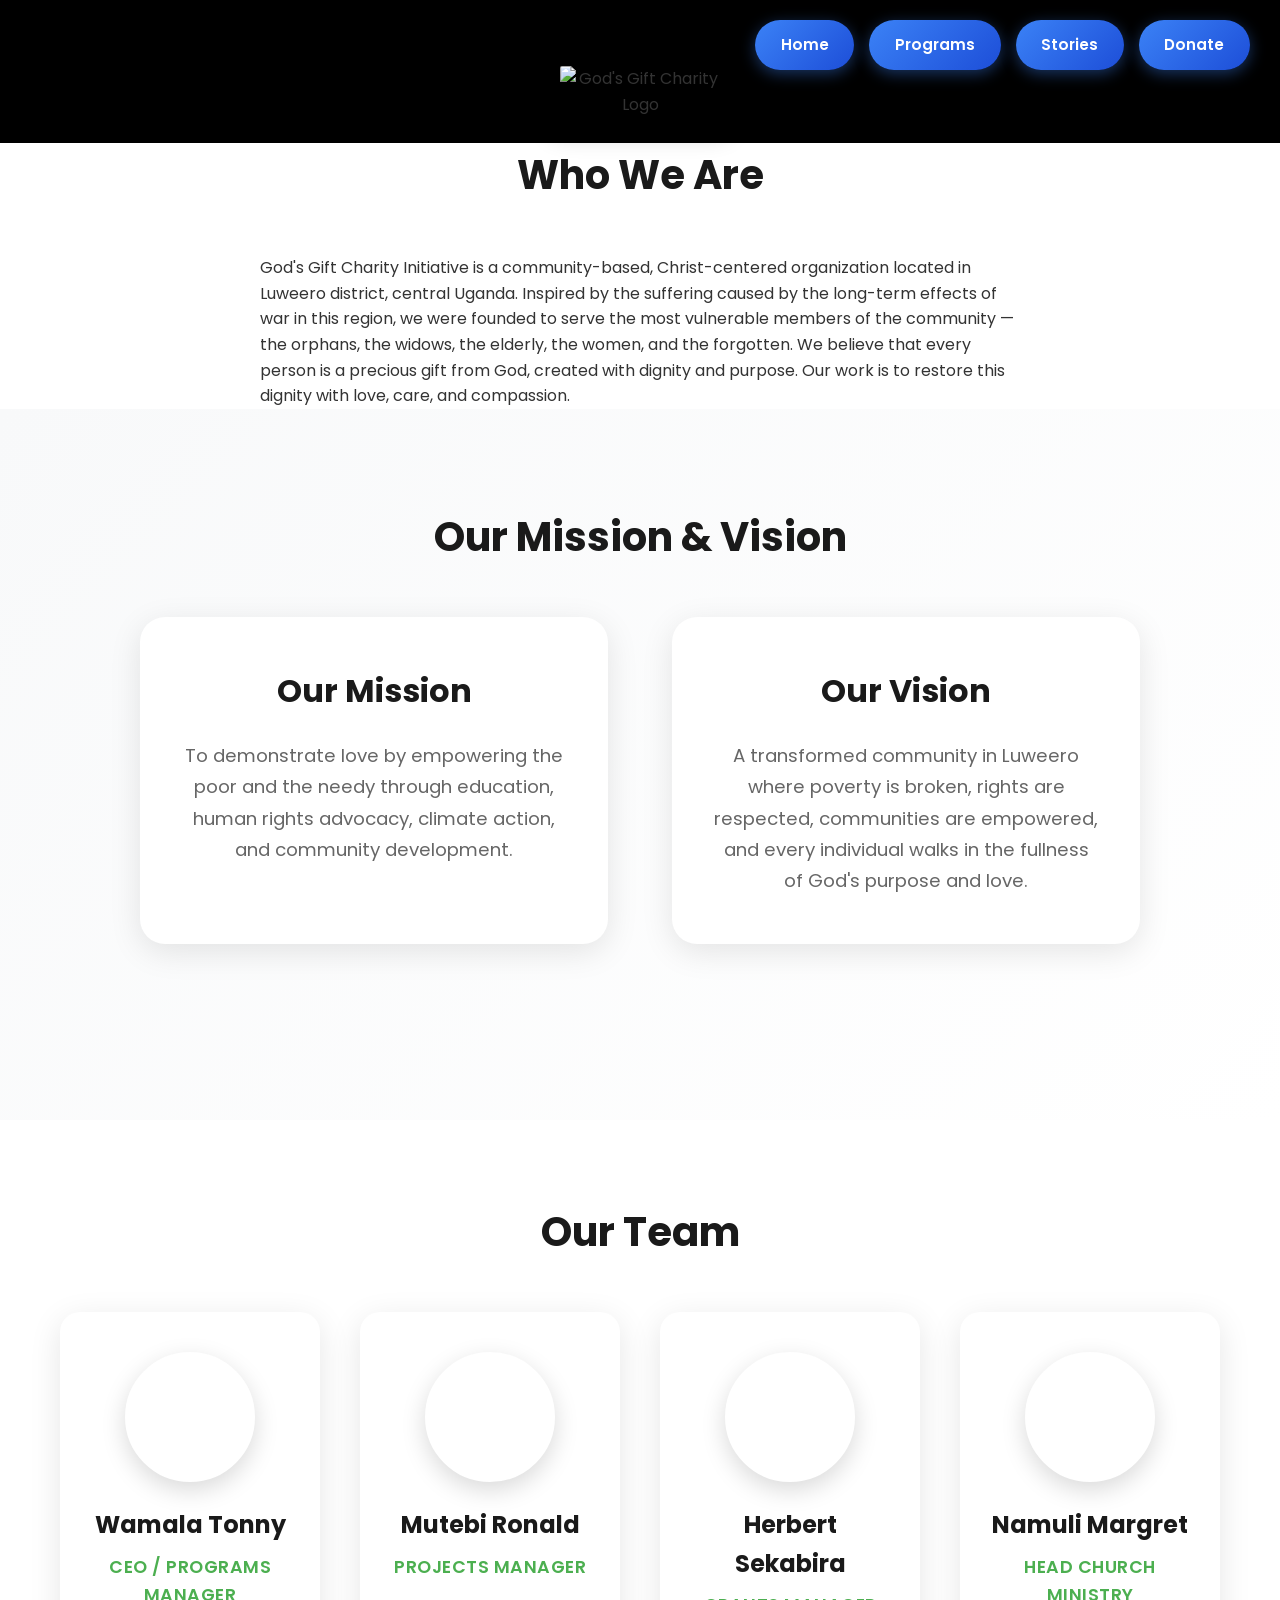
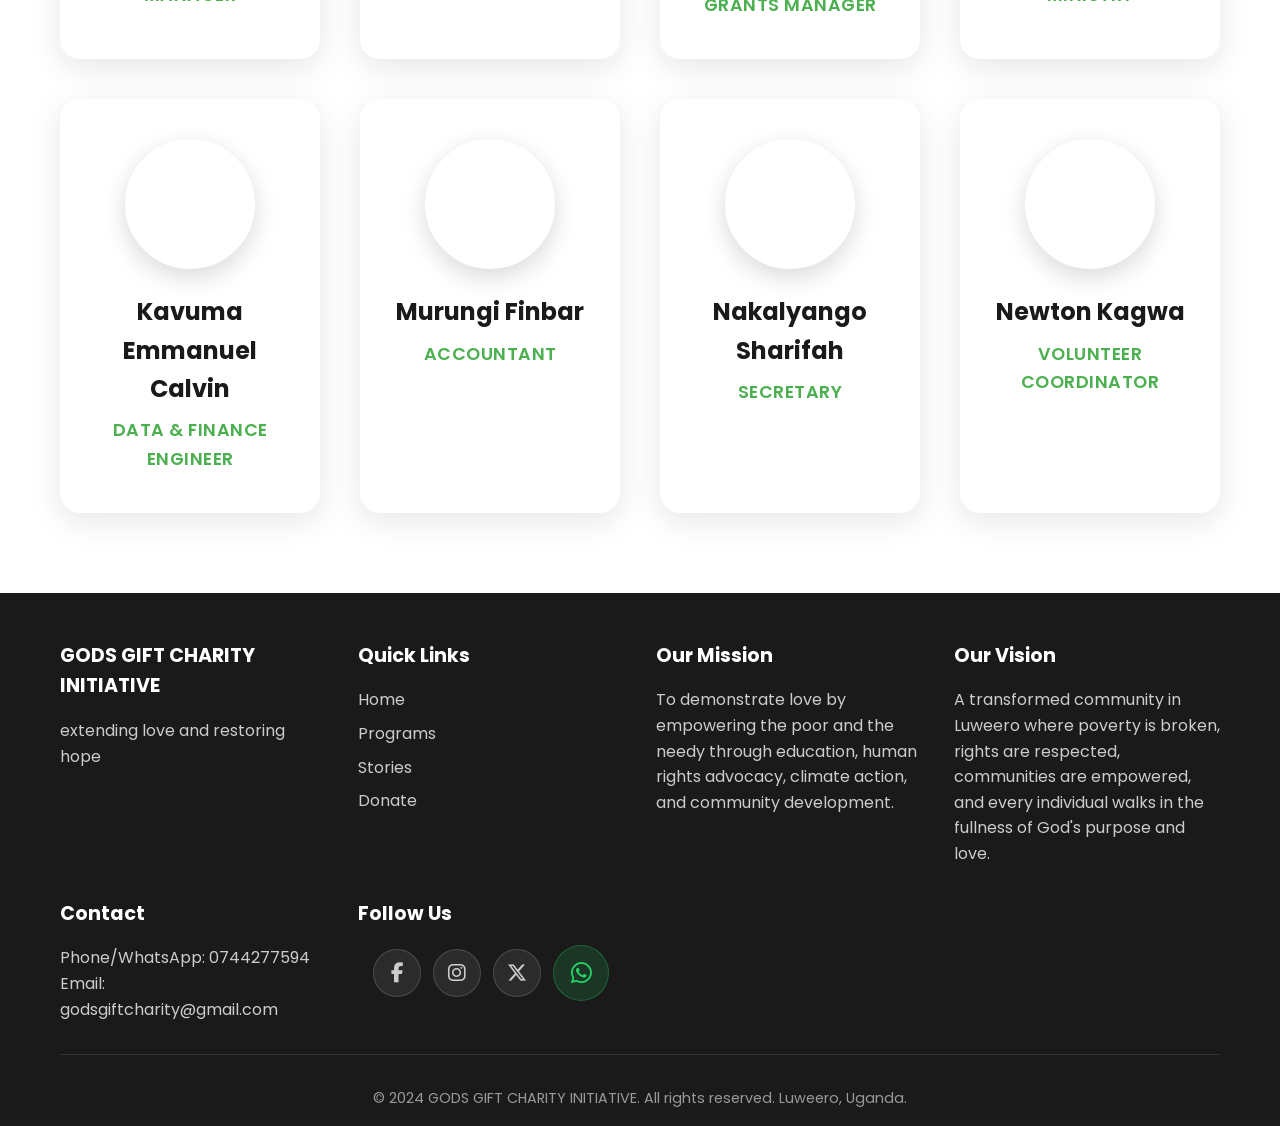
==== commit ed71d2ee: "Add files via upload" ====
--- a/about.html
+++ b/about.html
@@ -9,13 +9,40 @@
     <link href="https://fonts.googleapis.com/css2?family=Poppins:wght@300;400;600;700&family=Dancing+Script:wght@600;700&display=swap" rel="stylesheet">
     <link rel="stylesheet" href="styles.css">
     <link rel="stylesheet" href="https://cdnjs.cloudflare.com/ajax/libs/font-awesome/6.5.1/css/all.min.css">
+    <style>
+        .about-nav-top {
+            background: #000000;
+        }
+        .about-hero {
+            text-align: center;
+            padding: 3.5rem 0 1rem;
+            background: #000000;
+        }
+        .about-hero-logo {
+            max-width: 180px;
+            width: 100%;
+            height: auto;
+            border-radius: 12px;
+            background: #000;
+            padding: 10px;
+            box-shadow: 0 8px 24px rgba(0,0,0,0.2);
+        }
+        .about-intro .container {
+            max-width: 800px;
+        }
+        @media (max-width: 768px) {
+            .about-hero-logo {
+                max-width: 140px;
+            }
+            .about-hero {
+                padding-top: 2.5rem;
+            }
+        }
+    </style>
 </head>
 <body>
-    <!-- Navigation with Logo -->
+    <!-- Navigation -->
     <div class="about-nav-top">
-        <a href="index.html">
-            <img src="logo.jpeg" alt="God's Gift Charity Logo" class="about-logo">
-        </a>
         <nav class="hero-nav">
             <a href="index.html" class="nav-btn">Home</a>
             <a href="programs.html" class="nav-btn">Programs</a>
@@ -65,42 +92,42 @@
                 <h2 class="section-title">Our Team</h2>
                 <div class="team-grid">
                     <div class="team-card">
-                        <img class="team-photo" src="WT.jpeg" alt="Wamala Tonny">
+                        <img class="team-photo" src="images/WT.jpeg" alt="Wamala Tonny">
                         <div class="team-name">Wamala Tonny</div>
                         <div class="team-role">CEO / Programs Manager</div>
                     </div>
                     <div class="team-card">
-                        <img class="team-photo" src="MR.jpeg" alt="Mutebi Ronald">
+                        <img class="team-photo" src="images/MR.jpeg" alt="Mutebi Ronald">
                         <div class="team-name">Mutebi Ronald</div>
                         <div class="team-role">Projects Manager</div>
                     </div>
                     <div class="team-card">
-                        <img class="team-photo" src="HS.jpeg" alt="Herbert Sekabira">
+                        <img class="team-photo" src="images/HS.jpeg" alt="Herbert Sekabira">
                         <div class="team-name">Herbert Sekabira</div>
                         <div class="team-role">Grants Manager</div>
                     </div>
                     <div class="team-card">
-                        <img class="team-photo" src="NM.jpeg" alt="Namuli Margret">
+                        <img class="team-photo" src="images/NM.jpeg" alt="Namuli Margret">
                         <div class="team-name">Namuli Margret</div>
                         <div class="team-role">Head Church Ministry</div>
                     </div>
                     <div class="team-card">
-                        <img class="team-photo" src="KC.JPG" alt="Kavuma Emmanuel Calvin">
+                        <img class="team-photo" src="images/KC.JPG" alt="Kavuma Emmanuel Calvin">
                         <div class="team-name">Kavuma Emmanuel Calvin</div>
                         <div class="team-role">Data &amp; Finance Engineer</div>
                     </div>
                     <div class="team-card">
-                        <img class="team-photo" src="MF.jpeg" alt="Murungi Finbar">
+                        <img class="team-photo" src="images/MF.jpeg" alt="Murungi Finbar">
                         <div class="team-name">Murungi Finbar</div>
                         <div class="team-role">Accountant</div>
                     </div>
                     <div class="team-card">
-                        <img class="team-photo" src="NS.jpeg" alt="Nakalyango Sharifah">
+                        <img class="team-photo" src="images/NS.jpeg" alt="Nakalyango Sharifah">
                         <div class="team-name">Nakalyango Sharifah</div>
                         <div class="team-role">Secretary</div>
                     </div>
                     <div class="team-card">
-                        <img class="team-photo" src="NK.jpeg" alt="Newton Kagwa">
+                        <img class="team-photo" src="images/NK.jpeg" alt="Newton Kagwa">
                         <div class="team-name">Newton Kagwa</div>
                         <div class="team-role">Volunteer Coordinator</div>
                     </div>
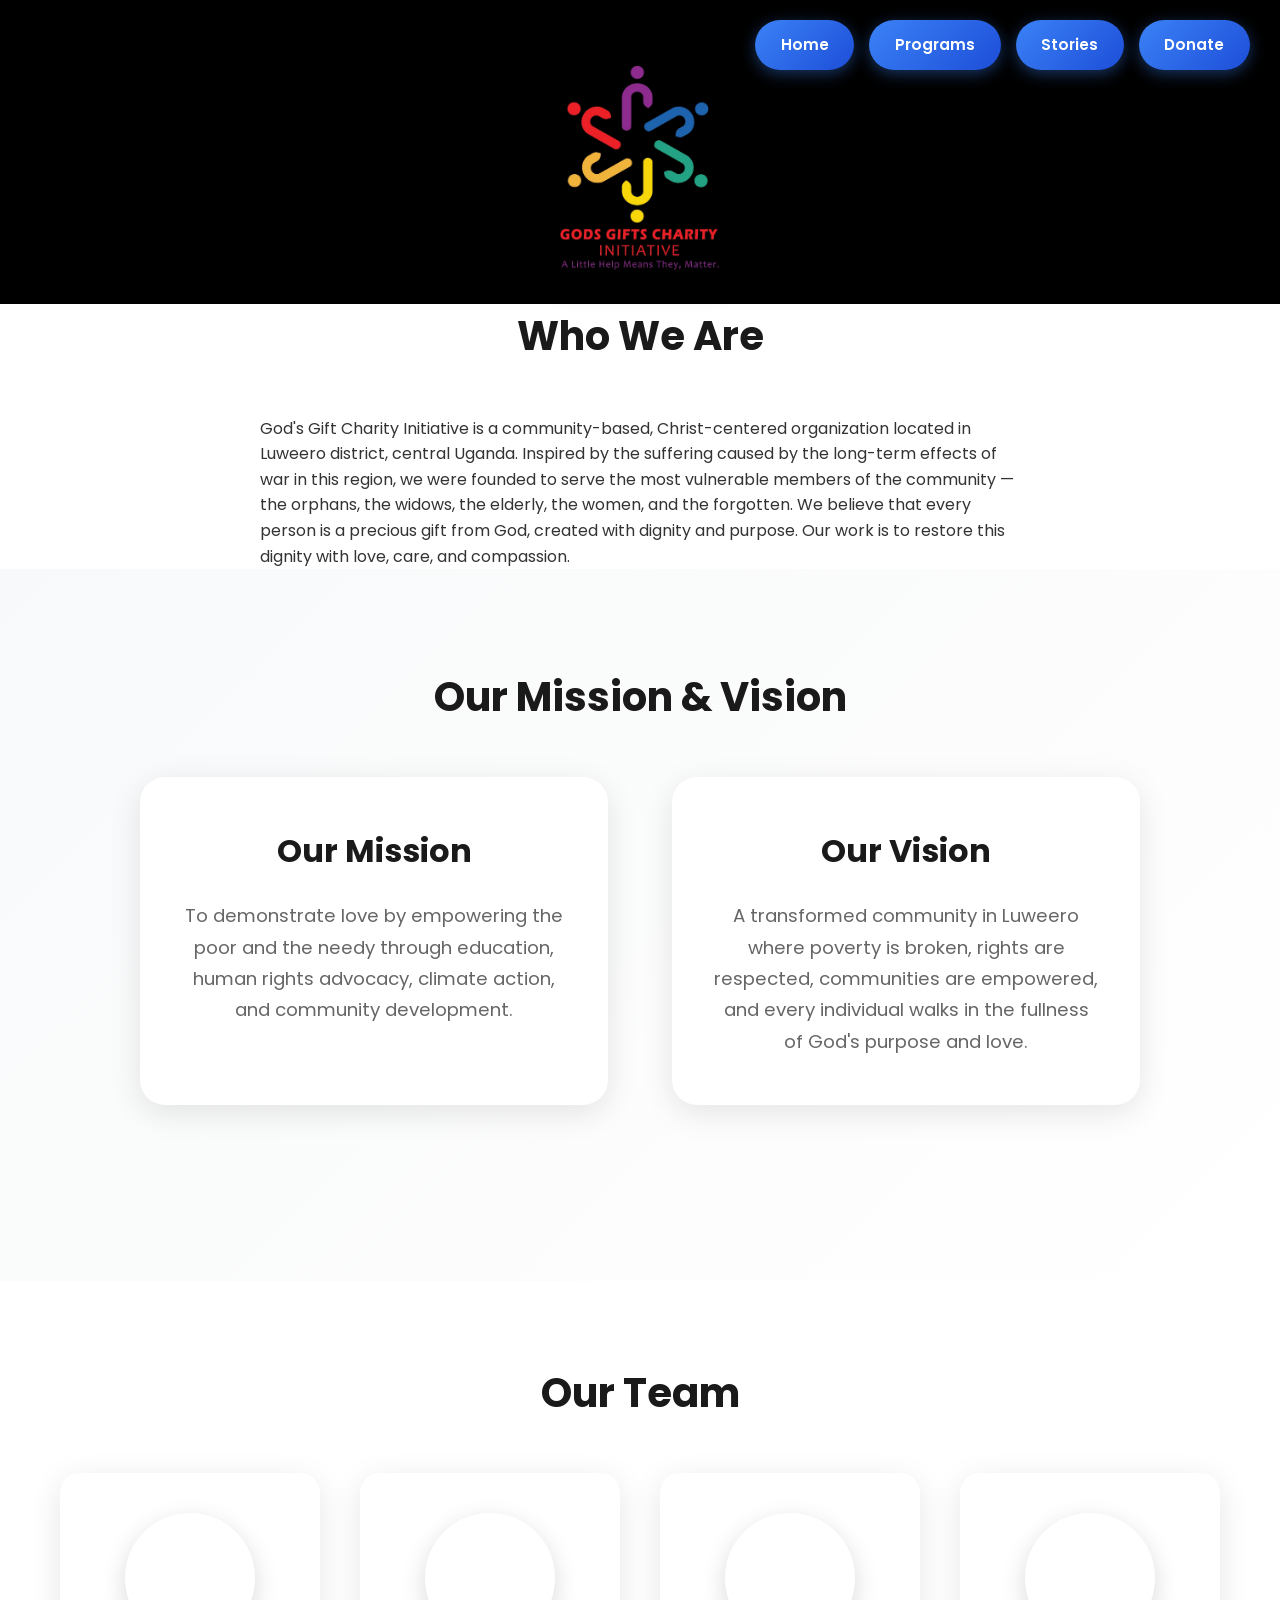
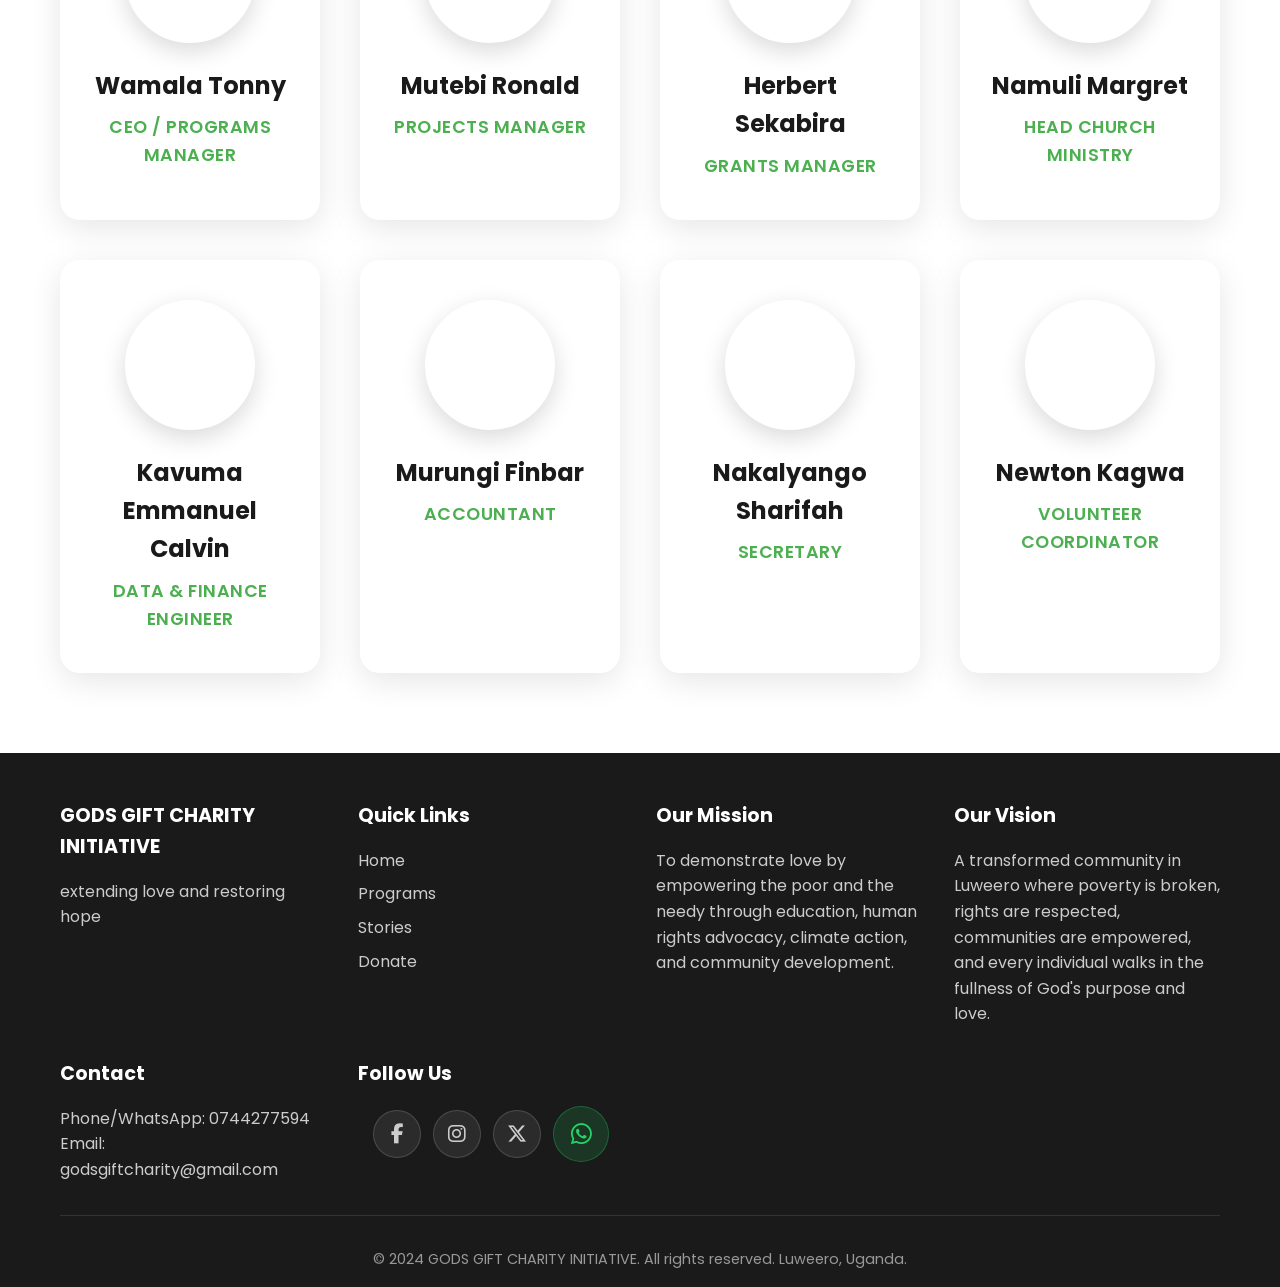
==== commit 2f8c924b: "Update about.html" ====
--- a/about.html
+++ b/about.html
@@ -55,7 +55,7 @@
         <!-- About Hero -->
         <section class="about-hero">
             <div class="container">
-                <img src="images/logo.jpeg" alt="God's Gift Charity Logo" class="about-hero-logo">
+                <img src="logo.jpeg" alt="God's Gift Charity Logo" class="about-hero-logo">
             </div>
         </section>
 
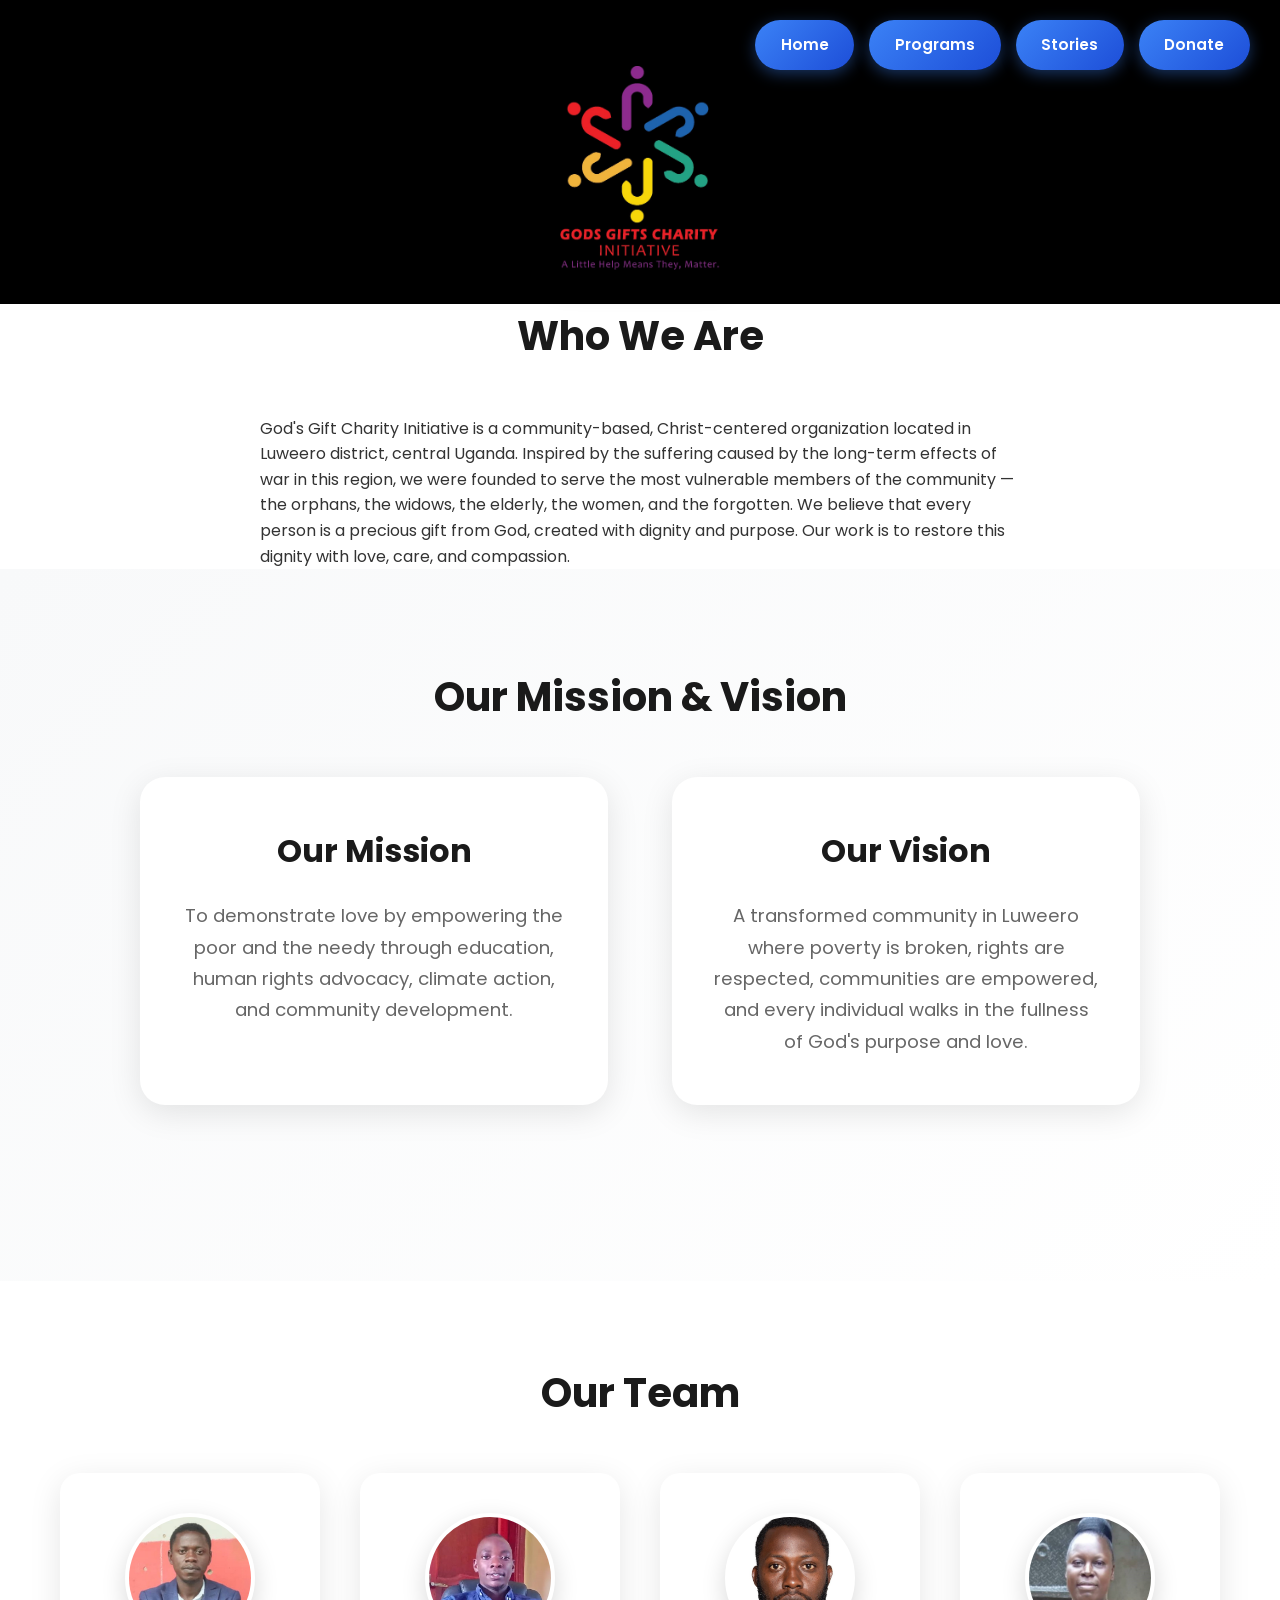
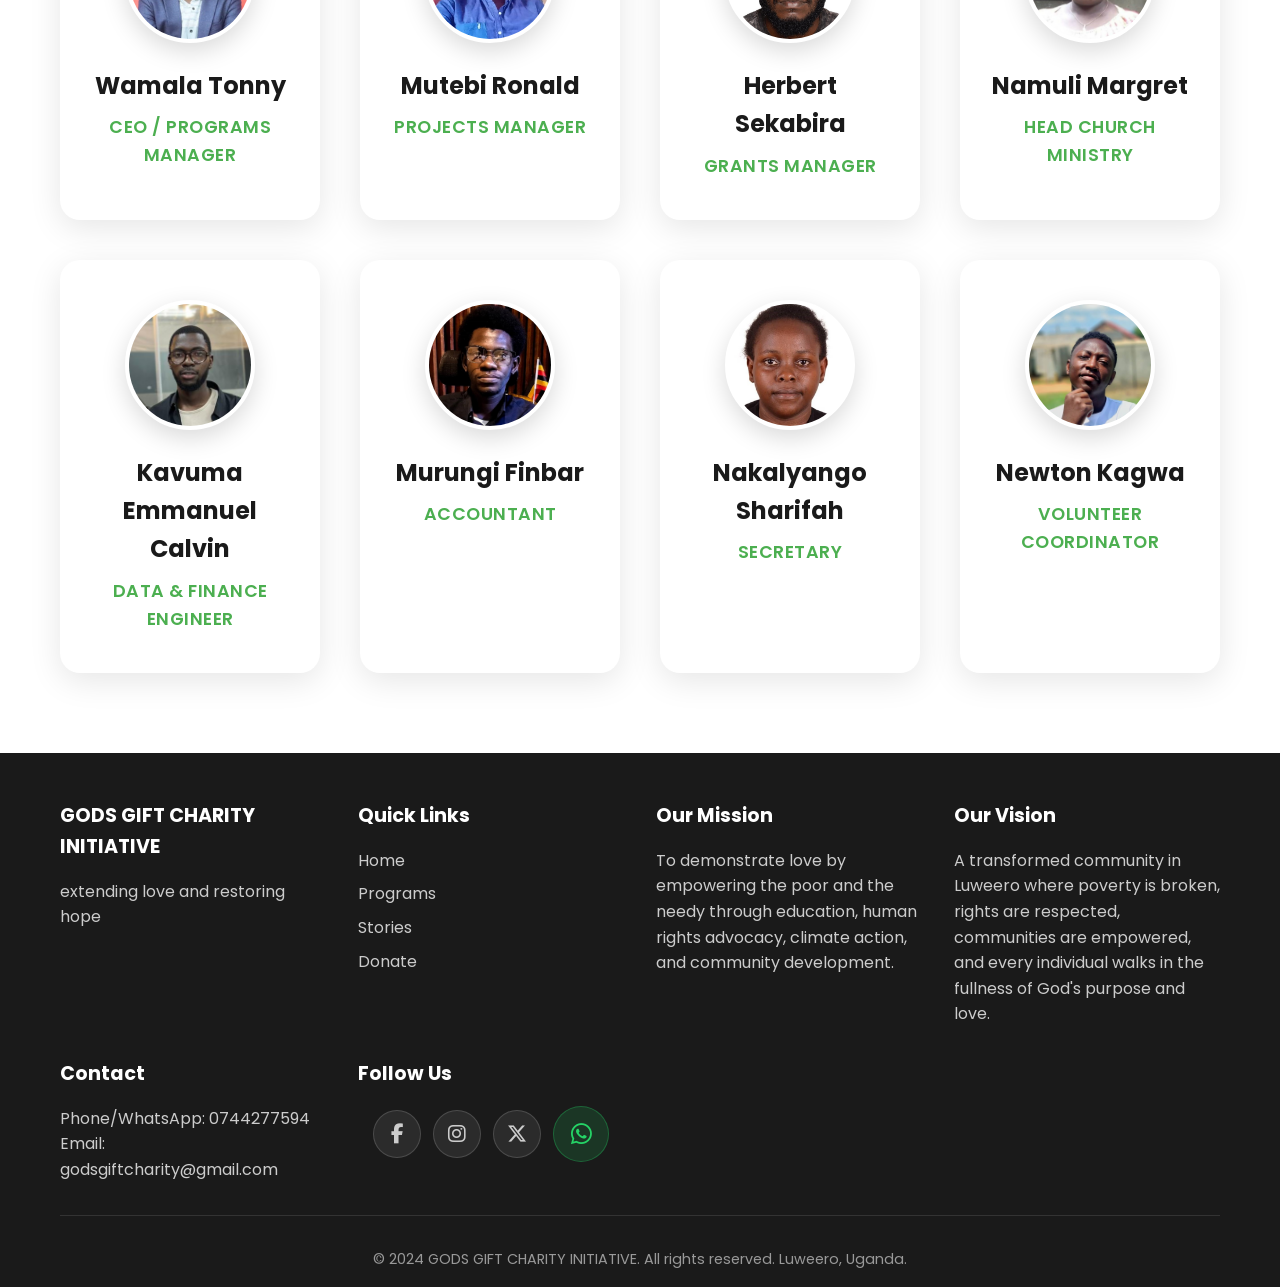
==== commit e2525dfb: "Update about.html" ====
--- a/about.html
+++ b/about.html
@@ -92,42 +92,42 @@
                 <h2 class="section-title">Our Team</h2>
                 <div class="team-grid">
                     <div class="team-card">
-                        <img class="team-photo" src="images/WT.jpeg" alt="Wamala Tonny">
+                        <img class="team-photo" src="WT.jpeg" alt="Wamala Tonny">
                         <div class="team-name">Wamala Tonny</div>
                         <div class="team-role">CEO / Programs Manager</div>
                     </div>
                     <div class="team-card">
-                        <img class="team-photo" src="images/MR.jpeg" alt="Mutebi Ronald">
+                        <img class="team-photo" src="MR.jpeg" alt="Mutebi Ronald">
                         <div class="team-name">Mutebi Ronald</div>
                         <div class="team-role">Projects Manager</div>
                     </div>
                     <div class="team-card">
-                        <img class="team-photo" src="images/HS.jpeg" alt="Herbert Sekabira">
+                        <img class="team-photo" src="HS.jpeg" alt="Herbert Sekabira">
                         <div class="team-name">Herbert Sekabira</div>
                         <div class="team-role">Grants Manager</div>
                     </div>
                     <div class="team-card">
-                        <img class="team-photo" src="images/NM.jpeg" alt="Namuli Margret">
+                        <img class="team-photo" src="NM.jpeg" alt="Namuli Margret">
                         <div class="team-name">Namuli Margret</div>
                         <div class="team-role">Head Church Ministry</div>
                     </div>
                     <div class="team-card">
-                        <img class="team-photo" src="images/KC.JPG" alt="Kavuma Emmanuel Calvin">
+                        <img class="team-photo" src="KC.JPG" alt="Kavuma Emmanuel Calvin">
                         <div class="team-name">Kavuma Emmanuel Calvin</div>
                         <div class="team-role">Data &amp; Finance Engineer</div>
                     </div>
                     <div class="team-card">
-                        <img class="team-photo" src="images/MF.jpeg" alt="Murungi Finbar">
+                        <img class="team-photo" src="MF.jpeg" alt="Murungi Finbar">
                         <div class="team-name">Murungi Finbar</div>
                         <div class="team-role">Accountant</div>
                     </div>
                     <div class="team-card">
-                        <img class="team-photo" src="images/NS.jpeg" alt="Nakalyango Sharifah">
+                        <img class="team-photo" src="NS.jpeg" alt="Nakalyango Sharifah">
                         <div class="team-name">Nakalyango Sharifah</div>
                         <div class="team-role">Secretary</div>
                     </div>
                     <div class="team-card">
-                        <img class="team-photo" src="images/NK.jpeg" alt="Newton Kagwa">
+                        <img class="team-photo" src="NK.jpeg" alt="Newton Kagwa">
                         <div class="team-name">Newton Kagwa</div>
                         <div class="team-role">Volunteer Coordinator</div>
                     </div>
